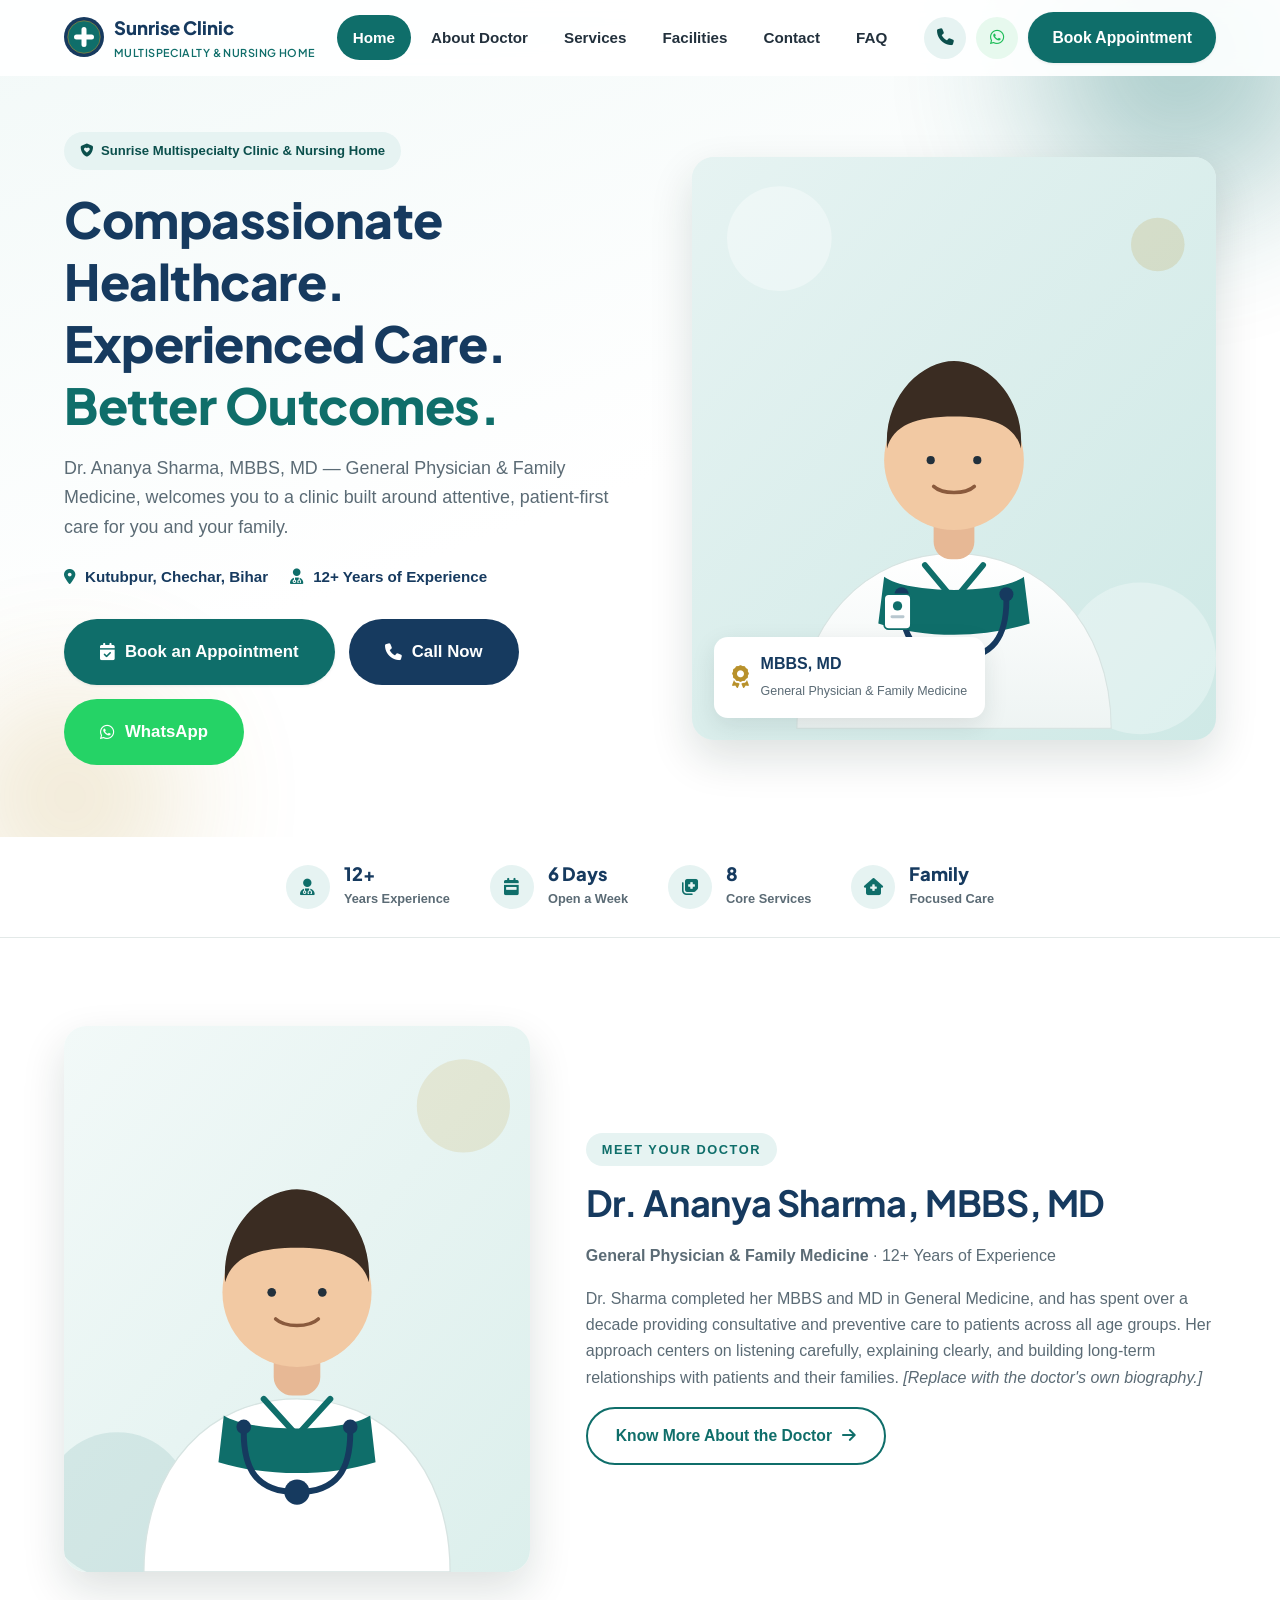
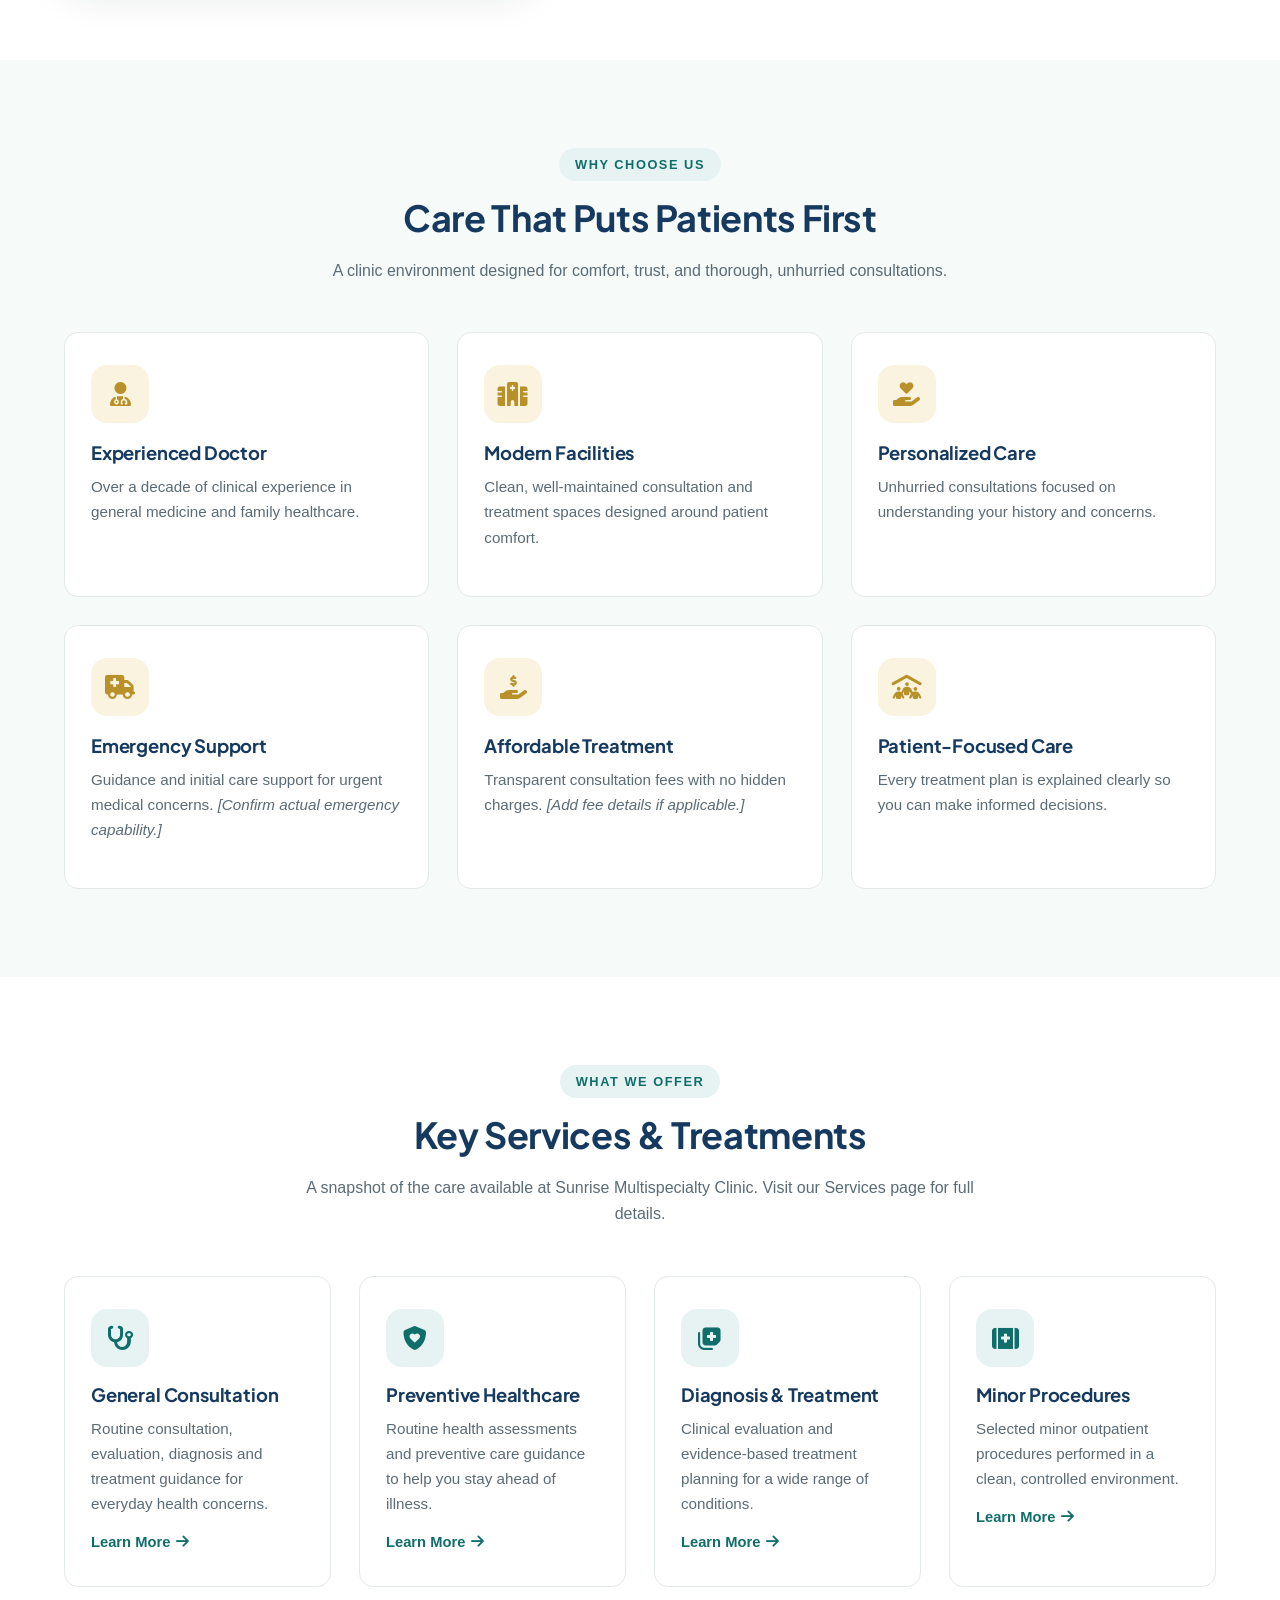
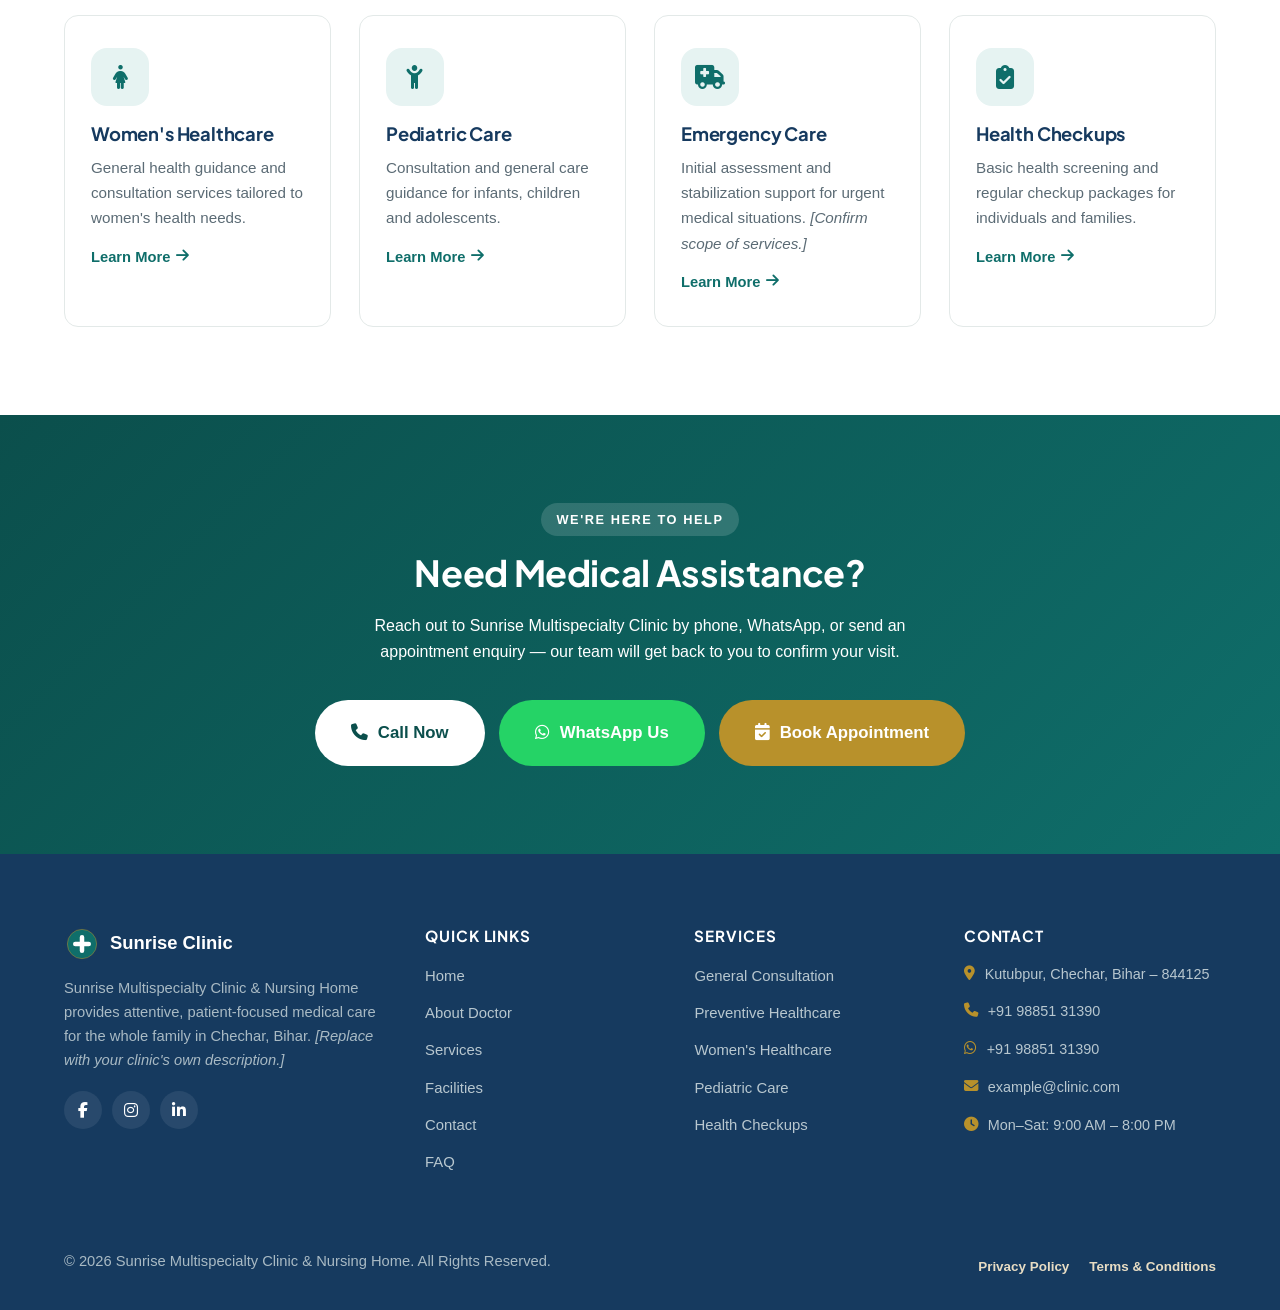
==== index.html @ 964548d4 "Add files via upload Initial commit" ====
<!DOCTYPE html>
<html lang="en">
<head>
<meta charset="UTF-8">
<meta name="viewport" content="width=device-width, initial-scale=1.0">
<title>Dr. Ananya Sharma | General Physician &amp; Family Medicine | Sunrise Multispecialty Clinic</title>
<meta name="description" content="Dr. Ananya Sharma, General Physician &amp; Family Medicine, at Sunrise Multispecialty Clinic &amp; Nursing Home — compassionate healthcare in Chechar, Bihar.">
<link rel="canonical" href="https://www.example-clinic.com/">

<!-- Open Graph -->
<meta property="og:type" content="website">
<meta property="og:title" content="Dr. Ananya Sharma | Sunrise Multispecialty Clinic &amp; Nursing Home">
<meta property="og:description" content="Compassionate healthcare, experienced care, better outcomes — General Physician &amp; Family Medicine in Chechar, Bihar.">
<meta property="og:image" content="assets/images/og-image.svg">
<meta property="og:url" content="https://www.example-clinic.com/">
<meta property="og:site_name" content="Sunrise Multispecialty Clinic &amp; Nursing Home">
<meta property="og:locale" content="en_IN">
<meta name="twitter:card" content="summary_large_image">
<meta name="twitter:title" content="Dr. Ananya Sharma | Sunrise Multispecialty Clinic &amp; Nursing Home">
<meta name="twitter:description" content="Compassionate healthcare, experienced care, better outcomes — General Physician &amp; Family Medicine in Chechar, Bihar.">
<meta name="twitter:image" content="assets/images/og-image.svg">

<link rel="icon" type="image/svg+xml" href="assets/icons/favicon.svg">
<link rel="apple-touch-icon" href="assets/icons/favicon.svg">
<link rel="preconnect" href="https://fonts.googleapis.com">
<link rel="preconnect" href="https://fonts.gstatic.com" crossorigin>
<link rel="stylesheet" href="https://fonts.googleapis.com/css2?family=Plus+Jakarta+Sans:wght@600;700;800&display=swap">
<link rel="stylesheet" href="https://cdnjs.cloudflare.com/ajax/libs/font-awesome/6.5.2/css/all.min.css" referrerpolicy="no-referrer">
<link rel="stylesheet" href="assets/css/style.css">

<script type="application/ld+json">
{
  "@context": "https://schema.org",
  "@type": "MedicalClinic",
  "name": "Sunrise Multispecialty Clinic & Nursing Home",
  "image": "https://www.example-clinic.com/assets/images/og-image.svg",
  "url": "https://www.example-clinic.com/",
  "telephone": "+91-98851-31390",
  "email": "example@clinic.com",
  "address": {
    "@type": "PostalAddress",
    "streetAddress": "Kutubpur",
    "addressLocality": "Chechar",
    "addressRegion": "Bihar",
    "postalCode": "844125",
    "addressCountry": "IN"
  },
  "openingHoursSpecification": [
    { "@type": "OpeningHoursSpecification", "dayOfWeek": ["Monday","Tuesday","Wednesday","Thursday","Friday","Saturday"], "opens": "09:00", "closes": "20:00" },
    { "@type": "OpeningHoursSpecification", "dayOfWeek": ["Sunday"], "opens": "10:00", "closes": "14:00" }
  ],
  "priceRange": "$$",
  "sameAs": [
    "https://www.facebook.com/[your-page]",
    "https://www.instagram.com/[your-page]"
  ],
  "medicalSpecialty": "General Practice",
  "physician": {
    "@type": "Physician",
    "name": "Dr. Ananya Sharma",
    "medicalSpecialty": "General Practice",
    "description": "General Physician & Family Medicine [Registration number to be added by clinic]"
  }
}
</script>
</head>
<body>
<a class="skip-link" href="#main">Skip to main content</a>

<header class="site-header" id="siteHeader">
  <div class="container header-inner">
    <a href="index.html" class="logo" aria-label="Sunrise Multispecialty Clinic — Home">
      <img src="assets/icons/logo.svg" alt="" width="40" height="40">
      <span>Sunrise Clinic<span class="logo-sub">Multispecialty &amp; Nursing Home</span></span>
    </a>
    <nav class="main-nav" id="mainNav" aria-label="Primary">
      <ul>
        <li><a href="index.html" class="nav-link" data-nav="home">Home</a></li>
        <li><a href="about.html" class="nav-link" data-nav="about">About Doctor</a></li>
        <li><a href="services.html" class="nav-link" data-nav="services">Services</a></li>
        <li><a href="facilities.html" class="nav-link" data-nav="facilities">Facilities</a></li>
        <li><a href="contact.html" class="nav-link" data-nav="contact">Contact</a></li>
        <li><a href="faq.html" class="nav-link" data-nav="faq">FAQ</a></li>
      </ul>
      <a href="contact.html#appointment-form" class="btn btn-primary btn-block mobile-book-btn">Book Appointment</a>
    </nav>
    <div class="header-actions">
      <a href="tel:+919885131390" class="icon-btn" aria-label="Call the clinic"><i class="fa-solid fa-phone"></i></a>
      <a href="https://wa.me/919885131390" class="icon-btn whatsapp" target="_blank" rel="noopener" aria-label="Chat with us on WhatsApp"><i class="fa-brands fa-whatsapp"></i></a>
      <a href="contact.html#appointment-form" class="btn btn-primary">Book Appointment</a>
      <button class="hamburger" id="hamburgerBtn" type="button" aria-label="Open menu" aria-expanded="false" aria-controls="mainNav">
        <span></span><span></span><span></span>
      </button>
    </div>
  </div>
</header>

<main id="main">

  <!-- HERO -->
  <section class="hero">
    <div class="container hero-grid">
      <div>
        <span class="hero-eyebrow"><i class="fa-solid fa-shield-heart"></i> Sunrise Multispecialty Clinic &amp; Nursing Home</span>
        <h1>Compassionate Healthcare.<br>Experienced Care. <span>Better Outcomes.</span></h1>
        <p class="hero-lead">Dr. Ananya Sharma, MBBS, MD — General Physician &amp; Family Medicine, welcomes you to a clinic built around attentive, patient-first care for you and your family.</p>
        <ul class="hero-meta">
          <li><i class="fa-solid fa-location-dot"></i> Kutubpur, Chechar, Bihar</li>
          <li><i class="fa-solid fa-user-doctor"></i> 12+ Years of Experience</li>
        </ul>
        <div class="btn-group">
          <a href="contact.html#appointment-form" class="btn btn-primary btn-lg"><i class="fa-solid fa-calendar-check"></i> Book an Appointment</a>
          <a href="tel:+919885131390" class="btn btn-call btn-lg"><i class="fa-solid fa-phone"></i> Call Now</a>
          <a href="https://wa.me/919885131390" class="btn btn-whatsapp btn-lg" target="_blank" rel="noopener"><i class="fa-brands fa-whatsapp"></i> WhatsApp</a>
        </div>
      </div>
      <div class="hero-figure">
        <img src="assets/images/doctor/doctor-hero.svg" alt="Illustration representing Dr. Ananya Sharma at Sunrise Multispecialty Clinic" width="900" height="1000">
        <div class="hero-badge">
          <i class="fa-solid fa-award"></i>
          <div><strong>MBBS, MD</strong><span>General Physician &amp; Family Medicine</span></div>
        </div>
      </div>
    </div>
  </section>

  <!-- TRUST / STATS STRIP -->
  <div class="trust-strip">
    <div class="container trust-strip-inner">
      <div class="trust-item">
        <span class="trust-icon"><i class="fa-solid fa-user-doctor"></i></span>
        <div><strong>12+</strong><span>Years Experience</span></div>
      </div>
      <div class="trust-item">
        <span class="trust-icon"><i class="fa-solid fa-calendar-week"></i></span>
        <div><strong>6 Days</strong><span>Open a Week</span></div>
      </div>
      <div class="trust-item">
        <span class="trust-icon"><i class="fa-solid fa-notes-medical"></i></span>
        <div><strong>8</strong><span>Core Services</span></div>
      </div>
      <div class="trust-item">
        <span class="trust-icon"><i class="fa-solid fa-house-medical"></i></span>
        <div><strong>Family</strong><span>Focused Care</span></div>
      </div>
    </div>
  </div>

  <!-- DOCTOR INTRODUCTION -->
  <section class="section">
    <div class="container about-grid">
      <div class="about-figure reveal">
        <img src="assets/images/doctor/doctor-profile.svg" alt="Dr. Ananya Sharma, General Physician at Sunrise Multispecialty Clinic" width="700" height="820" loading="lazy">
      </div>
      <div class="reveal">
        <span class="eyebrow">Meet Your Doctor</span>
        <h2>Dr. Ananya Sharma, MBBS, MD</h2>
        <p><strong>General Physician &amp; Family Medicine</strong> · 12+ Years of Experience</p>
        <p>Dr. Sharma completed her MBBS and MD in General Medicine, and has spent over a decade providing consultative and preventive care to patients across all age groups. Her approach centers on listening carefully, explaining clearly, and building long-term relationships with patients and their families. <em>[Replace with the doctor's own biography.]</em></p>
        <a href="about.html" class="btn btn-outline">Know More About the Doctor <i class="fa-solid fa-arrow-right"></i></a>
      </div>
    </div>
  </section>

  <!-- CLINIC HIGHLIGHTS -->
  <section class="section section--soft">
    <div class="container">
      <div class="section-header">
        <span class="eyebrow">Why Choose Us</span>
        <h2>Care That Puts Patients First</h2>
        <p>A clinic environment designed for comfort, trust, and thorough, unhurried consultations.</p>
      </div>
      <div class="grid grid-3">
        <div class="card highlight-card reveal">
          <div class="card-icon"><i class="fa-solid fa-user-doctor"></i></div>
          <h3>Experienced Doctor</h3>
          <p>Over a decade of clinical experience in general medicine and family healthcare.</p>
        </div>
        <div class="card highlight-card reveal">
          <div class="card-icon"><i class="fa-solid fa-hospital"></i></div>
          <h3>Modern Facilities</h3>
          <p>Clean, well-maintained consultation and treatment spaces designed around patient comfort.</p>
        </div>
        <div class="card highlight-card reveal">
          <div class="card-icon"><i class="fa-solid fa-hand-holding-heart"></i></div>
          <h3>Personalized Care</h3>
          <p>Unhurried consultations focused on understanding your history and concerns.</p>
        </div>
        <div class="card highlight-card reveal">
          <div class="card-icon"><i class="fa-solid fa-truck-medical"></i></div>
          <h3>Emergency Support</h3>
          <p>Guidance and initial care support for urgent medical concerns. <em>[Confirm actual emergency capability.]</em></p>
        </div>
        <div class="card highlight-card reveal">
          <div class="card-icon"><i class="fa-solid fa-hand-holding-dollar"></i></div>
          <h3>Affordable Treatment</h3>
          <p>Transparent consultation fees with no hidden charges. <em>[Add fee details if applicable.]</em></p>
        </div>
        <div class="card highlight-card reveal">
          <div class="card-icon"><i class="fa-solid fa-people-roof"></i></div>
          <h3>Patient-Focused Care</h3>
          <p>Every treatment plan is explained clearly so you can make informed decisions.</p>
        </div>
      </div>
    </div>
  </section>

  <!-- KEY SERVICES -->
  <section class="section" id="services">
    <div class="container">
      <div class="section-header">
        <span class="eyebrow">What We Offer</span>
        <h2>Key Services &amp; Treatments</h2>
        <p>A snapshot of the care available at Sunrise Multispecialty Clinic. Visit our Services page for full details.</p>
      </div>
      <div class="grid grid-4">
        <div class="card service-card reveal">
          <div class="card-icon"><i class="fa-solid fa-stethoscope"></i></div>
          <h3>General Consultation</h3>
          <p>Routine consultation, evaluation, diagnosis and treatment guidance for everyday health concerns.</p>
          <a href="services.html#general-consultation" class="card-link">Learn More <i class="fa-solid fa-arrow-right"></i></a>
        </div>
        <div class="card service-card reveal">
          <div class="card-icon"><i class="fa-solid fa-shield-heart"></i></div>
          <h3>Preventive Healthcare</h3>
          <p>Routine health assessments and preventive care guidance to help you stay ahead of illness.</p>
          <a href="services.html#preventive-healthcare" class="card-link">Learn More <i class="fa-solid fa-arrow-right"></i></a>
        </div>
        <div class="card service-card reveal">
          <div class="card-icon"><i class="fa-solid fa-notes-medical"></i></div>
          <h3>Diagnosis &amp; Treatment</h3>
          <p>Clinical evaluation and evidence-based treatment planning for a wide range of conditions.</p>
          <a href="services.html#diagnosis-treatment" class="card-link">Learn More <i class="fa-solid fa-arrow-right"></i></a>
        </div>
        <div class="card service-card reveal">
          <div class="card-icon"><i class="fa-solid fa-kit-medical"></i></div>
          <h3>Minor Procedures</h3>
          <p>Selected minor outpatient procedures performed in a clean, controlled environment.</p>
          <a href="services.html#minor-procedures" class="card-link">Learn More <i class="fa-solid fa-arrow-right"></i></a>
        </div>
        <div class="card service-card reveal">
          <div class="card-icon"><i class="fa-solid fa-person-dress"></i></div>
          <h3>Women's Healthcare</h3>
          <p>General health guidance and consultation services tailored to women's health needs.</p>
          <a href="services.html#womens-healthcare" class="card-link">Learn More <i class="fa-solid fa-arrow-right"></i></a>
        </div>
        <div class="card service-card reveal">
          <div class="card-icon"><i class="fa-solid fa-child-reaching"></i></div>
          <h3>Pediatric Care</h3>
          <p>Consultation and general care guidance for infants, children and adolescents.</p>
          <a href="services.html#pediatric-care" class="card-link">Learn More <i class="fa-solid fa-arrow-right"></i></a>
        </div>
        <div class="card service-card reveal">
          <div class="card-icon"><i class="fa-solid fa-truck-medical"></i></div>
          <h3>Emergency Care</h3>
          <p>Initial assessment and stabilization support for urgent medical situations. <em>[Confirm scope of services.]</em></p>
          <a href="services.html#emergency-care" class="card-link">Learn More <i class="fa-solid fa-arrow-right"></i></a>
        </div>
        <div class="card service-card reveal">
          <div class="card-icon"><i class="fa-solid fa-clipboard-check"></i></div>
          <h3>Health Checkups</h3>
          <p>Basic health screening and regular checkup packages for individuals and families.</p>
          <a href="services.html#health-checkups" class="card-link">Learn More <i class="fa-solid fa-arrow-right"></i></a>
        </div>
      </div>
    </div>
  </section>

  <!-- APPOINTMENT CTA -->
  <section class="section section--primary">
    <div class="container text-center">
      <span class="eyebrow">We're Here to Help</span>
      <h2>Need Medical Assistance?</h2>
      <p style="max-width:620px;margin:0 auto 34px;">Reach out to Sunrise Multispecialty Clinic by phone, WhatsApp, or send an appointment enquiry — our team will get back to you to confirm your visit.</p>
      <div class="btn-group" style="justify-content:center;">
        <a href="tel:+919885131390" class="btn btn-light btn-lg"><i class="fa-solid fa-phone"></i> Call Now</a>
        <a href="https://wa.me/919885131390" class="btn btn-whatsapp btn-lg" target="_blank" rel="noopener"><i class="fa-brands fa-whatsapp"></i> WhatsApp Us</a>
        <a href="contact.html#appointment-form" class="btn btn-accent btn-lg"><i class="fa-solid fa-calendar-check"></i> Book Appointment</a>
      </div>
    </div>
  </section>

</main>

<footer class="site-footer">
  <div class="container footer-top">
    <div class="footer-grid">
      <div>
        <div class="footer-logo"><img src="assets/icons/logo.svg" alt="" width="36" height="36"> Sunrise Clinic</div>
        <p>Sunrise Multispecialty Clinic &amp; Nursing Home provides attentive, patient-focused medical care for the whole family in Chechar, Bihar. <em>[Replace with your clinic's own description.]</em></p>
        <div class="footer-social">
          <a href="#" aria-label="Facebook"><i class="fa-brands fa-facebook-f"></i></a>
          <a href="#" aria-label="Instagram"><i class="fa-brands fa-instagram"></i></a>
          <a href="#" aria-label="LinkedIn"><i class="fa-brands fa-linkedin-in"></i></a>
        </div>
      </div>
      <div>
        <h4>Quick Links</h4>
        <ul class="footer-links">
          <li><a href="index.html">Home</a></li>
          <li><a href="about.html">About Doctor</a></li>
          <li><a href="services.html">Services</a></li>
          <li><a href="facilities.html">Facilities</a></li>
          <li><a href="contact.html">Contact</a></li>
          <li><a href="faq.html">FAQ</a></li>
        </ul>
      </div>
      <div>
        <h4>Services</h4>
        <ul class="footer-links">
          <li><a href="services.html#general-consultation">General Consultation</a></li>
          <li><a href="services.html#preventive-healthcare">Preventive Healthcare</a></li>
          <li><a href="services.html#womens-healthcare">Women's Healthcare</a></li>
          <li><a href="services.html#pediatric-care">Pediatric Care</a></li>
          <li><a href="services.html#health-checkups">Health Checkups</a></li>
        </ul>
      </div>
      <div>
        <h4>Contact</h4>
        <ul class="footer-contact">
          <li><i class="fa-solid fa-location-dot"></i><span>Kutubpur, Chechar, Bihar – 844125</span></li>
          <li><i class="fa-solid fa-phone"></i><span>+91 98851 31390</span></li>
          <li><i class="fa-brands fa-whatsapp"></i><span>+91 98851 31390</span></li>
          <li><i class="fa-solid fa-envelope"></i><span>example@clinic.com</span></li>
          <li><i class="fa-solid fa-clock"></i><span>Mon–Sat: 9:00 AM – 8:00 PM</span></li>
        </ul>
      </div>
    </div>
  </div>
  <div class="container footer-bottom">
    <p>&copy; <span id="currentYear">2026</span> Sunrise Multispecialty Clinic &amp; Nursing Home. All Rights Reserved.</p>
    <div class="footer-bottom-links">
      <a href="privacy.html">Privacy Policy</a>
      <a href="terms.html">Terms &amp; Conditions</a>
    </div>
  </div>
</footer>

<button class="back-to-top" id="backToTop" type="button" aria-label="Back to top"><i class="fa-solid fa-arrow-up"></i></button>

<nav class="mobile-contact-bar" aria-label="Quick contact">
  <ul>
    <li><a class="bar-call" href="tel:+919885131390"><i class="fa-solid fa-phone"></i>Call</a></li>
    <li><a class="bar-whatsapp" href="https://wa.me/919885131390" target="_blank" rel="noopener"><i class="fa-brands fa-whatsapp"></i>WhatsApp</a></li>
    <li><a class="bar-appointment" href="contact.html#appointment-form"><i class="fa-solid fa-calendar-check"></i>Appointment</a></li>
  </ul>
</nav>

<script src="assets/js/main.js"></script>
</body>
</html>
---- assets/css/style.css ----
/*
  Sunrise Multispecialty Clinic — Design System
  ------------------------------------------------
  Sections:
  1. Design Tokens (colors, spacing, type)
  2. Reset & Base
  3. Layout Helpers
  4. Buttons
  5. Header / Navigation
  6. Mobile Sticky Contact Bar
  7. Hero
  8. Cards (highlights, services, facilities)
  9. Sections (about, philosophy, timeline)
  10. Gallery & Lightbox
  11. Forms
  12. FAQ Accordion
  13. Footer
  14. Back to top
  15. Utilities & Animations
  16. Responsive
*/

/* ============ 1. DESIGN TOKENS ============ */
:root{
  --color-primary: #0f6e6a;
  --color-primary-dark: #0b4f4c;
  --color-primary-darker: #083836;
  --color-primary-light: #e6f3f2;
  --color-primary-soft: #f2f9f8;
  --color-accent: #b8912b;
  --color-accent-light: #faf3e0;
  --color-navy: #163a5f;

  --color-text: #22303c;
  --color-text-muted: #5b6b75;
  --color-text-faint: #8a97a0;
  --color-bg: #ffffff;
  --color-bg-soft: #f6faf9;
  --color-bg-alt: #f0f5f6;
  --color-border: #e3e9e8;
  --color-success: #2e7d32;
  --color-success-bg: #eaf6ec;
  --color-danger: #c0392b;
  --color-danger-bg: #fdecea;

  --font-base: -apple-system, BlinkMacSystemFont, "Segoe UI", Roboto, "Helvetica Neue", Arial, sans-serif;
  --font-heading: "Plus Jakarta Sans", -apple-system, BlinkMacSystemFont, "Segoe UI", Roboto, "Helvetica Neue", Arial, sans-serif;

  --radius-sm: 8px;
  --radius-md: 14px;
  --radius-lg: 22px;
  --radius-pill: 999px;

  --shadow-sm: 0 1px 3px rgba(15, 40, 38, 0.08);
  --shadow-md: 0 8px 24px rgba(15, 40, 38, 0.10);
  --shadow-lg: 0 18px 44px rgba(15, 40, 38, 0.14);

  --container-width: 1200px;
  --header-height: 76px;
  --transition: 0.25s ease;
}

/* ============ 2. RESET & BASE ============ */
*, *::before, *::after{ box-sizing: border-box; }
html{ scroll-behavior: smooth; scroll-padding-top: calc(var(--header-height) + 12px); }
body{
  margin: 0;
  font-family: var(--font-base);
  color: var(--color-text);
  background: var(--color-bg);
  line-height: 1.65;
  -webkit-font-smoothing: antialiased;
  overflow-x: hidden;
}
img{ max-width: 100%; height: auto; display: block; }
a{ color: inherit; text-decoration: none; }
ul{ list-style: none; margin: 0; padding: 0; }
h1,h2,h3,h4,h5,h6{
  margin: 0 0 .5em;
  color: var(--color-navy);
  font-family: var(--font-heading);
  font-weight: 700;
  line-height: 1.25;
  letter-spacing: -0.01em;
}
h1{ font-size: clamp(2rem, 4.5vw, 3.1rem); font-weight: 800; }
h2{ font-size: clamp(1.5rem, 3vw, 2.25rem); }
h3{ font-size: 1.3rem; }
p{ margin: 0 0 1em; color: var(--color-text-muted); }
button{ font-family: inherit; cursor: pointer; }
input, select, textarea{ font-family: inherit; font-size: 1rem; }

:focus-visible{
  outline: 3px solid var(--color-accent);
  outline-offset: 2px;
  border-radius: 4px;
}

.skip-link{
  position: absolute;
  left: -999px;
  top: 0;
  background: var(--color-primary-dark);
  color: #fff;
  padding: 12px 18px;
  z-index: 2000;
  border-radius: 0 0 8px 0;
}
.skip-link:focus{ left: 0; }

/* ============ 3. LAYOUT HELPERS ============ */
.container{
  width: 100%;
  max-width: var(--container-width);
  margin: 0 auto;
  padding: 0 24px;
}
.section{ padding: 88px 0; }
.section--soft{ background: var(--color-bg-soft); }
.section--alt{ background: var(--color-bg-alt); }
.section--primary{ background: linear-gradient(135deg, var(--color-primary-dark), var(--color-primary)); color: #fff; }
.section--primary h2, .section--primary p{ color: #fff; }

.section-header{
  max-width: 680px;
  margin: 0 auto 48px;
  text-align: center;
}
.eyebrow{
  display: inline-block;
  font-size: .8rem;
  font-weight: 700;
  letter-spacing: .12em;
  text-transform: uppercase;
  color: var(--color-primary);
  background: var(--color-primary-light);
  padding: 6px 16px;
  border-radius: var(--radius-pill);
  margin-bottom: 14px;
}
.section--primary .eyebrow{ background: rgba(255,255,255,.15); color: #fff; }

.grid{ display: grid; gap: 28px; }
.grid-2{ grid-template-columns: repeat(2, 1fr); }
.grid-3{ grid-template-columns: repeat(3, 1fr); }
.grid-4{ grid-template-columns: repeat(4, 1fr); }

.text-center{ text-align: center; }
.mt-0{ margin-top: 0; }
.muted{ color: var(--color-text-muted); }

.page-hero{
  position: relative;
  padding: 160px 0 72px;
  background: linear-gradient(180deg, var(--color-primary-light) 0%, var(--color-bg) 100%);
  text-align: center;
  overflow: hidden;
}
.page-hero::before{
  content: "";
  position: absolute;
  width: 380px; height: 380px;
  border-radius: 50%;
  background: radial-gradient(circle, var(--color-primary) 0%, transparent 70%);
  top: -180px; right: -110px;
  filter: blur(60px);
  opacity: .30;
  z-index: 0;
  pointer-events: none;
}
.page-hero .container{ position: relative; z-index: 1; }

/* Trust / stats strip */
.trust-strip{
  background: #fff;
  border-bottom: 1px solid var(--color-border);
}
.trust-strip-inner{
  display: flex;
  flex-wrap: wrap;
  align-items: center;
  justify-content: center;
  gap: 40px;
  padding-top: 26px;
  padding-bottom: 26px;
}
.trust-item{
  display: flex;
  align-items: center;
  gap: 14px;
}
.trust-item .trust-icon{
  width: 44px; height: 44px;
  border-radius: 50%;
  background: var(--color-primary-light);
  color: var(--color-primary);
  display: flex; align-items: center; justify-content: center;
  font-size: 1.05rem;
  flex-shrink: 0;
}
.trust-item strong{
  display: block;
  font-family: var(--font-heading);
  font-weight: 800;
  font-size: 1.15rem;
  color: var(--color-navy);
  line-height: 1.2;
}
.trust-item span{
  font-size: .8rem;
  color: var(--color-text-muted);
  font-weight: 600;
}
.page-hero .eyebrow{ margin-bottom: 16px; }
.breadcrumb{
  font-size: .9rem;
  color: var(--color-text-muted);
  margin-bottom: 18px;
}
.breadcrumb a{ color: var(--color-primary); font-weight: 600; }

/* ============ 4. BUTTONS ============ */
.btn{
  display: inline-flex;
  align-items: center;
  justify-content: center;
  gap: 10px;
  padding: 14px 28px;
  border-radius: var(--radius-pill);
  font-weight: 600;
  font-size: .98rem;
  border: 2px solid transparent;
  transition: transform var(--transition), box-shadow var(--transition), background var(--transition), color var(--transition), border-color var(--transition);
  white-space: nowrap;
}
.btn:hover{ transform: translateY(-2px); }
.btn:active{ transform: translateY(0); }

.btn-primary{ background: var(--color-primary); color: #fff; box-shadow: var(--shadow-sm); }
.btn-primary:hover{ background: var(--color-primary-dark); box-shadow: var(--shadow-md); color: #fff; }

.btn-accent{ background: var(--color-accent); color: #fff; }
.btn-accent:hover{ background: #9c7c22; color: #fff; }

.btn-outline{ background: transparent; color: var(--color-primary); border-color: var(--color-primary); }
.btn-outline:hover{ background: var(--color-primary); color: #fff; }

.btn-light{ background: #fff; color: var(--color-primary-dark); }
.btn-light:hover{ background: var(--color-primary-light); color: var(--color-primary-dark); }

.btn-whatsapp{ background: #25d366; color: #fff; }
.btn-whatsapp:hover{ background: #1ebd58; color: #fff; }

.btn-call{ background: var(--color-navy); color: #fff; }
.btn-call:hover{ background: #0f2740; color: #fff; }

.btn-block{ width: 100%; }
.btn-sm{ padding: 10px 20px; font-size: .88rem; }
.btn-lg{ padding: 17px 34px; font-size: 1.05rem; }

.btn-group{ display: flex; flex-wrap: wrap; gap: 14px; }

.icon-btn{
  display: inline-flex;
  align-items: center;
  justify-content: center;
  width: 42px;
  height: 42px;
  border-radius: 50%;
  background: var(--color-primary-light);
  color: var(--color-primary-dark);
  font-size: 1.05rem;
  transition: background var(--transition), color var(--transition), transform var(--transition);
}
.icon-btn:hover{ transform: translateY(-2px); background: var(--color-primary); color: #fff; }
.icon-btn.whatsapp{ background: #e7f9ee; color: #1ebd58; }
.icon-btn.whatsapp:hover{ background: #25d366; color: #fff; }

/* ============ 5. HEADER / NAV ============ */
.site-header{
  position: fixed;
  top: 0; left: 0; right: 0;
  height: var(--header-height);
  background: rgba(255,255,255,.92);
  backdrop-filter: saturate(180%) blur(10px);
  border-bottom: 1px solid transparent;
  z-index: 1000;
  transition: box-shadow var(--transition), border-color var(--transition), background var(--transition);
}
.site-header.is-scrolled{
  box-shadow: var(--shadow-sm);
  border-bottom-color: var(--color-border);
}
.header-inner{
  height: 100%;
  display: flex;
  align-items: center;
  justify-content: space-between;
  gap: 20px;
}
.logo{
  display: flex;
  align-items: center;
  gap: 10px;
  font-family: var(--font-heading);
  font-weight: 800;
  font-size: 1.15rem;
  color: var(--color-navy);
  flex-shrink: 0;
}
.logo img{ width: 40px; height: 40px; }
.logo .logo-sub{
  display: block;
  font-size: .68rem;
  font-weight: 600;
  color: var(--color-primary);
  letter-spacing: .04em;
  text-transform: uppercase;
}

.main-nav ul{ display: flex; align-items: center; gap: 4px; }
.mobile-book-btn{ display: none; }
.nav-link{
  display: inline-block;
  padding: 10px 16px;
  font-weight: 600;
  font-size: .95rem;
  color: var(--color-text);
  border-radius: var(--radius-pill);
  transition: background var(--transition), color var(--transition);
  position: relative;
}
.nav-link:hover{ background: var(--color-primary-light); color: var(--color-primary-dark); }
.nav-link.is-active{ background: var(--color-primary); color: #fff; }

.header-actions{ display: flex; align-items: center; gap: 10px; flex-shrink: 0; }
.header-actions .btn{ padding: 11px 22px; }

.hamburger{
  display: none;
  flex-direction: column;
  justify-content: center;
  gap: 5px;
  width: 44px;
  height: 44px;
  background: var(--color-primary-light);
  border: none;
  border-radius: 10px;
}
.hamburger span{
  display: block;
  width: 20px;
  height: 2px;
  background: var(--color-primary-dark);
  margin: 0 auto;
  transition: transform var(--transition), opacity var(--transition);
}
.hamburger.is-open span:nth-child(1){ transform: translateY(7px) rotate(45deg); }
.hamburger.is-open span:nth-child(2){ opacity: 0; }
.hamburger.is-open span:nth-child(3){ transform: translateY(-7px) rotate(-45deg); }

/* ============ 6. MOBILE STICKY CONTACT BAR ============ */
.mobile-contact-bar{
  display: none;
  position: fixed;
  left: 0; right: 0; bottom: 0;
  z-index: 999;
  background: #fff;
  border-top: 1px solid var(--color-border);
  box-shadow: 0 -6px 20px rgba(15,40,38,.10);
}
.mobile-contact-bar ul{
  display: grid;
  grid-template-columns: repeat(3, 1fr);
}
.mobile-contact-bar a{
  display: flex;
  flex-direction: column;
  align-items: center;
  gap: 4px;
  padding: 10px 4px 12px;
  font-size: .72rem;
  font-weight: 700;
  color: var(--color-text);
}
.mobile-contact-bar a i{ font-size: 1.15rem; }
.mobile-contact-bar a.bar-call i{ color: var(--color-navy); }
.mobile-contact-bar a.bar-whatsapp i{ color: #25d366; }
.mobile-contact-bar a.bar-appointment{ background: var(--color-primary); color: #fff; }
.mobile-contact-bar a.bar-appointment i{ color: #fff; }

/* ============ 7. HERO ============ */
.hero{
  position: relative;
  padding: calc(var(--header-height) + 56px) 0 72px;
  background: linear-gradient(160deg, var(--color-primary-soft) 0%, #ffffff 55%);
  overflow: hidden;
}
.hero::before, .hero::after{
  content: "";
  position: absolute;
  border-radius: 50%;
  filter: blur(60px);
  z-index: 0;
  pointer-events: none;
}
.hero::before{
  width: 440px; height: 440px;
  background: radial-gradient(circle, var(--color-primary) 0%, transparent 70%);
  top: -160px; right: -120px;
  opacity: .45;
  animation: blobFloat 16s ease-in-out infinite;
}
.hero::after{
  width: 320px; height: 320px;
  background: radial-gradient(circle, var(--color-accent) 0%, transparent 70%);
  bottom: -120px; left: -90px;
  opacity: .30;
  animation: blobFloat 20s ease-in-out infinite reverse;
}
@keyframes blobFloat{
  0%, 100%{ transform: translate(0, 0) scale(1); }
  50%{ transform: translate(-22px, 26px) scale(1.08); }
}
.hero .container{ position: relative; z-index: 1; }
.hero-grid{
  display: grid;
  grid-template-columns: 1.05fr .95fr;
  gap: 48px;
  align-items: center;
}
.hero-eyebrow{
  display: inline-flex;
  align-items: center;
  gap: 8px;
  background: var(--color-primary-light);
  color: var(--color-primary-dark);
  font-weight: 700;
  font-size: .82rem;
  padding: 8px 16px;
  border-radius: var(--radius-pill);
  margin-bottom: 18px;
}
.hero h1{ margin-bottom: 18px; }
.hero h1 span{ color: var(--color-primary); }
.hero-lead{ font-size: 1.12rem; margin-bottom: 10px; }
.hero-meta{
  display: flex;
  flex-wrap: wrap;
  gap: 22px;
  margin: 22px 0 30px;
}
.hero-meta li{
  display: flex;
  align-items: center;
  gap: 10px;
  font-weight: 600;
  color: var(--color-navy);
  font-size: .95rem;
}
.hero-meta i{ color: var(--color-primary); }
.hero-figure{
  position: relative;
  border-radius: var(--radius-lg);
  overflow: hidden;
  box-shadow: var(--shadow-lg);
  background: var(--color-primary-light);
}
.hero-figure img{ width: 100%; height: 100%; object-fit: cover; }
.hero-badge{
  position: absolute;
  left: 22px;
  bottom: 22px;
  background: #fff;
  border-radius: var(--radius-md);
  padding: 14px 18px;
  box-shadow: var(--shadow-md);
  display: flex;
  align-items: center;
  gap: 12px;
}
.hero-badge i{ font-size: 1.4rem; color: var(--color-accent); }
.hero-badge strong{ display: block; font-size: 1rem; color: var(--color-navy); }
.hero-badge span{ font-size: .78rem; color: var(--color-text-muted); }

/* ============ 8. CARDS ============ */
.card{
  background: #fff;
  border: 1px solid var(--color-border);
  border-radius: var(--radius-md);
  padding: 32px 26px;
  transition: transform var(--transition), box-shadow var(--transition), border-color var(--transition);
}
.card:hover{ transform: translateY(-6px); box-shadow: var(--shadow-md); border-color: transparent; }
.card-icon{
  width: 58px;
  height: 58px;
  border-radius: 16px;
  background: var(--color-primary-light);
  color: var(--color-primary);
  display: flex;
  align-items: center;
  justify-content: center;
  font-size: 1.5rem;
  margin-bottom: 18px;
}
.card h3{ margin-bottom: 10px; font-size: 1.15rem; }
.card p{ margin-bottom: 14px; font-size: .95rem; }
.card-link{ font-weight: 700; color: var(--color-primary); font-size: .92rem; display: inline-flex; align-items: center; gap: 6px; }
.card-link i{ transition: transform var(--transition); }
.card-link:hover i{ transform: translateX(4px); }

.highlight-card{ text-align: left; }
.highlight-card .card-icon{ background: var(--color-accent-light); color: var(--color-accent); }

.service-card{ display: flex; flex-direction: column; height: 100%; }
.service-card .card-icon{ margin-bottom: 16px; }

.facility-card{ text-align: left; }
.facility-tag{
  display: inline-block;
  font-size: .7rem;
  font-weight: 700;
  letter-spacing: .04em;
  text-transform: uppercase;
  padding: 4px 10px;
  border-radius: var(--radius-pill);
  margin-bottom: 12px;
}
.facility-tag.available{ background: var(--color-success-bg); color: var(--color-success); }
.facility-tag.placeholder{ background: var(--color-accent-light); color: var(--color-accent); }

.stat-card{
  text-align: center;
  background: #fff;
  border-radius: var(--radius-md);
  padding: 30px 20px;
  box-shadow: var(--shadow-sm);
}
.stat-card .stat-num{
  font-size: 2.4rem;
  font-weight: 800;
  color: var(--color-primary);
  display: block;
  margin-bottom: 6px;
}
.stat-card span{ font-size: .88rem; color: var(--color-text-muted); font-weight: 600; }

/* ============ 9. SECTIONS: about / philosophy / timeline ============ */
.about-grid{
  display: grid;
  grid-template-columns: .85fr 1.15fr;
  gap: 56px;
  align-items: center;
}
.about-figure{
  border-radius: var(--radius-lg);
  overflow: hidden;
  box-shadow: var(--shadow-lg);
}
.doctor-meta-list{ margin: 22px 0; }
.doctor-meta-list li{
  display: flex;
  gap: 12px;
  padding: 10px 0;
  border-bottom: 1px dashed var(--color-border);
  font-size: .95rem;
}
.doctor-meta-list li strong{ min-width: 170px; color: var(--color-navy); }

.timeline{ position: relative; padding-left: 34px; }
.timeline::before{
  content: "";
  position: absolute;
  left: 9px; top: 6px; bottom: 6px;
  width: 2px;
  background: var(--color-border);
}
.timeline-item{ position: relative; padding-bottom: 34px; }
.timeline-item:last-child{ padding-bottom: 0; }
.timeline-item::before{
  content: "";
  position: absolute;
  left: -34px; top: 4px;
  width: 20px; height: 20px;
  border-radius: 50%;
  background: var(--color-primary-light);
  border: 3px solid var(--color-primary);
}
.timeline-item h4{ margin: 0 0 4px; color: var(--color-navy); font-size: 1.05rem; }
.timeline-item .timeline-year{ font-size: .78rem; font-weight: 700; color: var(--color-primary); text-transform: uppercase; letter-spacing: .04em; }
.timeline-item p{ margin: 6px 0 0; font-size: .92rem; }

.philosophy-list li{
  display: flex;
  gap: 16px;
  padding: 18px 0;
  border-bottom: 1px solid var(--color-border);
}
.philosophy-list li:last-child{ border-bottom: none; }
.philosophy-list i{
  flex-shrink: 0;
  width: 46px; height: 46px;
  border-radius: 50%;
  background: var(--color-primary-light);
  color: var(--color-primary);
  display: flex; align-items: center; justify-content: center;
}
.philosophy-list h4{ margin: 0 0 4px; font-size: 1.02rem; }
.philosophy-list p{ margin: 0; font-size: .92rem; }

.disclaimer-box{
  background: var(--color-accent-light);
  border: 1px solid #ecd9a8;
  border-radius: var(--radius-md);
  padding: 20px 24px;
  font-size: .9rem;
  color: #6b551a;
  display: flex;
  gap: 14px;
  align-items: flex-start;
}
.disclaimer-box i{ font-size: 1.2rem; margin-top: 2px; }
.disclaimer-box strong{ color: #5a4515; }

.placeholder-note{
  font-size: .82rem;
  color: var(--color-accent);
  font-weight: 600;
  background: var(--color-accent-light);
  display: inline-block;
  padding: 3px 10px;
  border-radius: var(--radius-pill);
  margin-bottom: 10px;
}

/* ============ 10. GALLERY & LIGHTBOX ============ */
.gallery-grid{
  display: grid;
  grid-template-columns: repeat(3, 1fr);
  gap: 20px;
}
.gallery-item{
  position: relative;
  border-radius: var(--radius-md);
  overflow: hidden;
  cursor: zoom-in;
  aspect-ratio: 4 / 3;
  background: var(--color-bg-alt);
  border: none;
  padding: 0;
  display: block;
  width: 100%;
}
.gallery-item img{
  width: 100%; height: 100%; object-fit: cover;
  transition: transform .4s ease;
}
.gallery-item:hover img{ transform: scale(1.06); }
.gallery-item .gallery-caption{
  position: absolute; left: 0; right: 0; bottom: 0;
  padding: 14px 16px 10px;
  background: linear-gradient(0deg, rgba(8,30,28,.75), transparent);
  color: #fff;
  font-size: .85rem;
  font-weight: 600;
  text-align: left;
  opacity: 0;
  transform: translateY(6px);
  transition: opacity var(--transition), transform var(--transition);
}
.gallery-item:hover .gallery-caption, .gallery-item:focus-visible .gallery-caption{ opacity: 1; transform: translateY(0); }

.lightbox{
  position: fixed; inset: 0;
  background: rgba(8, 20, 20, .92);
  display: flex; align-items: center; justify-content: center;
  z-index: 2000;
  padding: 24px;
  opacity: 0;
  visibility: hidden;
  transition: opacity var(--transition);
}
.lightbox.is-open{ opacity: 1; visibility: visible; }
.lightbox img{
  max-width: min(900px, 92vw);
  max-height: 82vh;
  border-radius: var(--radius-md);
  box-shadow: var(--shadow-lg);
}
.lightbox-caption{ color: #fff; text-align: center; margin-top: 14px; font-size: .95rem; }
.lightbox-close, .lightbox-prev, .lightbox-next{
  position: absolute;
  background: rgba(255,255,255,.12);
  color: #fff;
  border: none;
  width: 46px; height: 46px;
  border-radius: 50%;
  display: flex; align-items: center; justify-content: center;
  font-size: 1.1rem;
  transition: background var(--transition);
}
.lightbox-close:hover, .lightbox-prev:hover, .lightbox-next:hover{ background: rgba(255,255,255,.28); }
.lightbox-close{ top: 24px; right: 24px; }
.lightbox-prev{ left: 24px; top: 50%; transform: translateY(-50%); }
.lightbox-next{ right: 24px; top: 50%; transform: translateY(-50%); }

/* ============ 11. FORMS ============ */
.form-card{
  background: #fff;
  border: 1px solid var(--color-border);
  border-radius: var(--radius-lg);
  padding: 40px;
  box-shadow: var(--shadow-sm);
}
.form-row{ display: grid; grid-template-columns: 1fr 1fr; gap: 20px; }
.form-group{ margin-bottom: 20px; }
.form-group label{
  display: block;
  font-weight: 700;
  font-size: .88rem;
  color: var(--color-navy);
  margin-bottom: 7px;
}
.form-group .required{ color: var(--color-danger); }
.form-control{
  width: 100%;
  padding: 13px 16px;
  border: 1.5px solid var(--color-border);
  border-radius: var(--radius-sm);
  background: var(--color-bg-soft);
  color: var(--color-text);
  transition: border-color var(--transition), background var(--transition);
}
.form-control:focus{ border-color: var(--color-primary); background: #fff; outline: none; }
.form-control.is-invalid{ border-color: var(--color-danger); background: var(--color-danger-bg); }
textarea.form-control{ resize: vertical; min-height: 120px; }
.error-msg{
  color: var(--color-danger);
  font-size: .8rem;
  margin-top: 6px;
  display: none;
  font-weight: 600;
}
.form-group.has-error .error-msg{ display: block; }
.form-note{
  background: var(--color-primary-light);
  border-radius: var(--radius-sm);
  padding: 14px 18px;
  font-size: .86rem;
  color: var(--color-primary-dark);
  margin-bottom: 24px;
  display: flex;
  gap: 10px;
}
.form-success{
  display: none;
  text-align: center;
  padding: 46px 20px;
}
.form-success.is-visible{ display: block; }
.form-success i{ font-size: 3rem; color: var(--color-success); margin-bottom: 16px; }
.form-success h3{ margin-bottom: 8px; }
.form-success-actions{ display: flex; justify-content: center; gap: 14px; margin-top: 24px; flex-wrap: wrap; }
#appointmentForm.is-hidden{ display: none; }
.form-submit-error{
  display: none;
  align-items: flex-start;
  gap: 10px;
  background: var(--color-danger-bg);
  color: var(--color-danger);
  border-radius: var(--radius-sm);
  padding: 14px 18px;
  font-size: .86rem;
  font-weight: 600;
  margin-bottom: 20px;
}
.form-submit-error.is-visible{ display: flex; }
#appointmentForm button[type="submit"][disabled]{ opacity: .7; cursor: not-allowed; }

/* ============ 12. FAQ ACCORDION ============ */
.accordion{ max-width: 820px; margin: 0 auto; }
.accordion-item{
  border: 1px solid var(--color-border);
  border-radius: var(--radius-md);
  margin-bottom: 14px;
  overflow: hidden;
  background: #fff;
}
.accordion-trigger{
  width: 100%;
  display: flex;
  align-items: center;
  justify-content: space-between;
  gap: 16px;
  padding: 20px 24px;
  background: transparent;
  border: none;
  text-align: left;
  font-weight: 700;
  font-size: 1.02rem;
  color: var(--color-navy);
}
.accordion-trigger:hover{ background: var(--color-bg-soft); }
.accordion-trigger .accordion-icon{
  flex-shrink: 0;
  width: 32px; height: 32px;
  border-radius: 50%;
  background: var(--color-primary-light);
  color: var(--color-primary);
  display: flex; align-items: center; justify-content: center;
  transition: transform var(--transition), background var(--transition), color var(--transition);
}
.accordion-trigger[aria-expanded="true"] .accordion-icon{
  transform: rotate(45deg);
  background: var(--color-primary);
  color: #fff;
}
.accordion-panel{
  max-height: 0;
  overflow: hidden;
  transition: max-height .3s ease;
}
.accordion-panel-inner{ padding: 0 24px 22px; font-size: .95rem; color: var(--color-text-muted); }

/* ============ 13. FOOTER ============ */
.site-footer{ background: var(--color-navy); color: #cdd9e0; }
.footer-top{ padding-top: 72px; padding-bottom: 40px; }
.footer-grid{
  display: grid;
  grid-template-columns: 1.4fr 1fr 1fr 1.1fr;
  gap: 40px;
}
.footer-logo{ display: flex; align-items: center; gap: 10px; color: #fff; font-weight: 800; font-size: 1.15rem; margin-bottom: 14px; }
.footer-logo img{ width: 36px; height: 36px; }
.site-footer p{ color: #a9bac4; font-size: .92rem; }
.site-footer h4{ color: #fff; font-size: .95rem; text-transform: uppercase; letter-spacing: .06em; margin-bottom: 18px; }
.footer-links li{ margin-bottom: 11px; }
.footer-links a{ color: #b8c7cf; font-size: .93rem; transition: color var(--transition); }
.footer-links a:hover{ color: #fff; }
.footer-contact li{ display: flex; gap: 10px; margin-bottom: 14px; font-size: .9rem; color: #b8c7cf; }
.footer-contact i{ color: var(--color-accent); margin-top: 3px; }
.footer-social{ display: flex; gap: 10px; margin-top: 18px; }
.footer-social a{
  width: 38px; height: 38px;
  border-radius: 50%;
  background: rgba(255,255,255,.08);
  display: flex; align-items: center; justify-content: center;
  color: #fff;
  transition: background var(--transition);
}
.footer-social a:hover{ background: var(--color-primary); }
.footer-bottom{
  position: relative;
  padding-top: 22px;
  padding-bottom: 22px;
  display: flex;
  justify-content: space-between;
  align-items: center;
  flex-wrap: wrap;
  gap: 12px;
  font-size: .84rem;
  color: #b3a58c;
}
.footer-bottom::before{
  content: "";
  position: absolute;
  top: 0; left: 50%; bottom: 0;
  width: 100vw;
  transform: translateX(-50%);
  background: #241f16;
  box-shadow: inset 0 1px 0 rgba(184,145,43,.35);
  z-index: -1;
}
.footer-bottom a{ color: #e8ddc4; font-weight: 600; }
.footer-bottom a:hover{ color: var(--color-accent-light); }
.footer-bottom-links{ display: flex; gap: 20px; }
.footer-bottom-links a{ position: relative; padding-bottom: 2px; }
.footer-bottom-links a::after{
  content: "";
  position: absolute;
  left: 0; right: 100%; bottom: 0;
  height: 1px;
  background: var(--color-accent);
  transition: right var(--transition);
}
.footer-bottom-links a:hover::after{ right: 0; }

/* ============ 14. BACK TO TOP ============ */
.back-to-top{
  position: fixed;
  right: 22px;
  bottom: 88px;
  width: 48px; height: 48px;
  border-radius: 50%;
  background: var(--color-primary);
  color: #fff;
  border: none;
  display: flex; align-items: center; justify-content: center;
  font-size: 1.1rem;
  box-shadow: var(--shadow-md);
  opacity: 0;
  visibility: hidden;
  transform: translateY(10px);
  transition: opacity var(--transition), transform var(--transition), visibility var(--transition), background var(--transition);
  z-index: 900;
}
.back-to-top.is-visible{ opacity: 1; visibility: visible; transform: translateY(0); }
.back-to-top:hover{ background: var(--color-primary-dark); }

/* ============ 15. UTILITIES & ANIMATIONS ============ */
.reveal{ opacity: 0; transform: translateY(18px); transition: opacity .6s ease, transform .6s ease; }
.reveal.is-visible{ opacity: 1; transform: translateY(0); }

@media (prefers-reduced-motion: reduce){
  html{ scroll-behavior: auto; }
  .reveal{ opacity: 1; transform: none; transition: none; }
  *{ animation: none !important; transition-duration: .01ms !important; }
}

.badge-row{ display: flex; flex-wrap: wrap; gap: 10px; margin-top: 18px; }
.badge-row li{
  font-size: .82rem;
  font-weight: 700;
  color: var(--color-primary-dark);
  background: var(--color-primary-light);
  padding: 7px 14px;
  border-radius: var(--radius-pill);
}

.map-frame{
  border-radius: var(--radius-lg);
  overflow: hidden;
  box-shadow: var(--shadow-md);
  border: 1px solid var(--color-border);
}
.map-frame iframe{ width: 100%; height: 420px; border: 0; display: block; }

.hours-table{ width: 100%; border-collapse: collapse; }
.hours-table td{ padding: 10px 0; border-bottom: 1px dashed var(--color-border); font-size: .93rem; }
.hours-table td:last-child{ text-align: right; font-weight: 700; color: var(--color-navy); }

.contact-info-list li{ display: flex; gap: 14px; padding: 16px 0; border-bottom: 1px solid var(--color-border); }
.contact-info-list li:last-child{ border-bottom: none; }
.contact-info-list .ci-icon{
  flex-shrink: 0;
  width: 46px; height: 46px;
  border-radius: 12px;
  background: var(--color-primary-light);
  color: var(--color-primary);
  display: flex; align-items: center; justify-content: center;
}
.contact-info-list strong{ display: block; color: var(--color-navy); font-size: .92rem; margin-bottom: 3px; }
.contact-info-list span, .contact-info-list a{ font-size: .92rem; color: var(--color-text-muted); }

.emergency-strip{
  background: var(--color-danger-bg);
  border: 1px solid #f3c9c3;
  color: #8f2c21;
  border-radius: var(--radius-md);
  padding: 16px 20px;
  font-size: .9rem;
  display: flex;
  gap: 12px;
  align-items: flex-start;
  margin-top: 24px;
}

/* ============ 16. RESPONSIVE ============ */
@media (max-width: 991px){
  .main-nav, .header-actions .btn-primary, .header-actions .icon-btn{ display: none; }
  .hamburger{ display: flex; }
  .header-actions{ gap: 8px; }

  .main-nav{
    display: block;
    position: fixed;
    top: var(--header-height);
    left: 0; right: 0;
    background: #fff;
    border-top: 1px solid var(--color-border);
    box-shadow: var(--shadow-md);
    max-height: 0;
    overflow: hidden;
    transition: max-height .3s ease;
  }
  .main-nav.is-open{ max-height: calc(100vh - var(--header-height)); overflow-y: auto; }
  .main-nav ul{ flex-direction: column; align-items: stretch; padding: 12px 20px 24px; gap: 2px; }
  .nav-link{ padding: 14px 16px; width: 100%; }
  .main-nav .mobile-book-btn{ display: block; margin-top: 12px; }

  .hero-grid{ grid-template-columns: 1fr; }
  .hero-figure{ order: -1; max-width: 480px; margin: 0 auto; }
  .hero-meta{ justify-content: center; }
  .btn-group{ justify-content: center; }

  .about-grid{ grid-template-columns: 1fr; }
  .about-figure{ max-width: 420px; margin: 0 auto; }

  .grid-4{ grid-template-columns: repeat(2, 1fr); }
  .grid-3{ grid-template-columns: repeat(2, 1fr); }
  .footer-grid{ grid-template-columns: 1fr 1fr; }

  .mobile-contact-bar{ display: block; }
  body{ padding-bottom: 64px; }
  .back-to-top{ bottom: 78px; }
}

@media (max-width: 767px){
  .section{ padding: 64px 0; }
  .page-hero{ padding: 132px 0 52px; }
  h1{ text-align: center; }
  .hero{ text-align: center; }
  .hero-eyebrow{ margin-inline: auto; }
  .hero-meta{ flex-direction: column; align-items: center; }
  .grid-3, .grid-4{ grid-template-columns: 1fr; }
  .gallery-grid{ grid-template-columns: repeat(2, 1fr); }
  .trust-strip-inner{ gap: 22px 28px; padding-top: 20px; padding-bottom: 20px; }
  .form-row{ grid-template-columns: 1fr; }
  .form-card{ padding: 26px 20px; }
  .footer-grid{ grid-template-columns: 1fr; gap: 32px; }
  .footer-bottom{ flex-direction: column; text-align: center; }
  .about-grid, .grid-2{ grid-template-columns: 1fr; }
  .doctor-meta-list li{ flex-direction: column; gap: 2px; }
  .doctor-meta-list li strong{ min-width: 0; }
}

@media (max-width: 380px){
  .gallery-grid{ grid-template-columns: 1fr; }
  .container{ padding: 0 16px; }
}
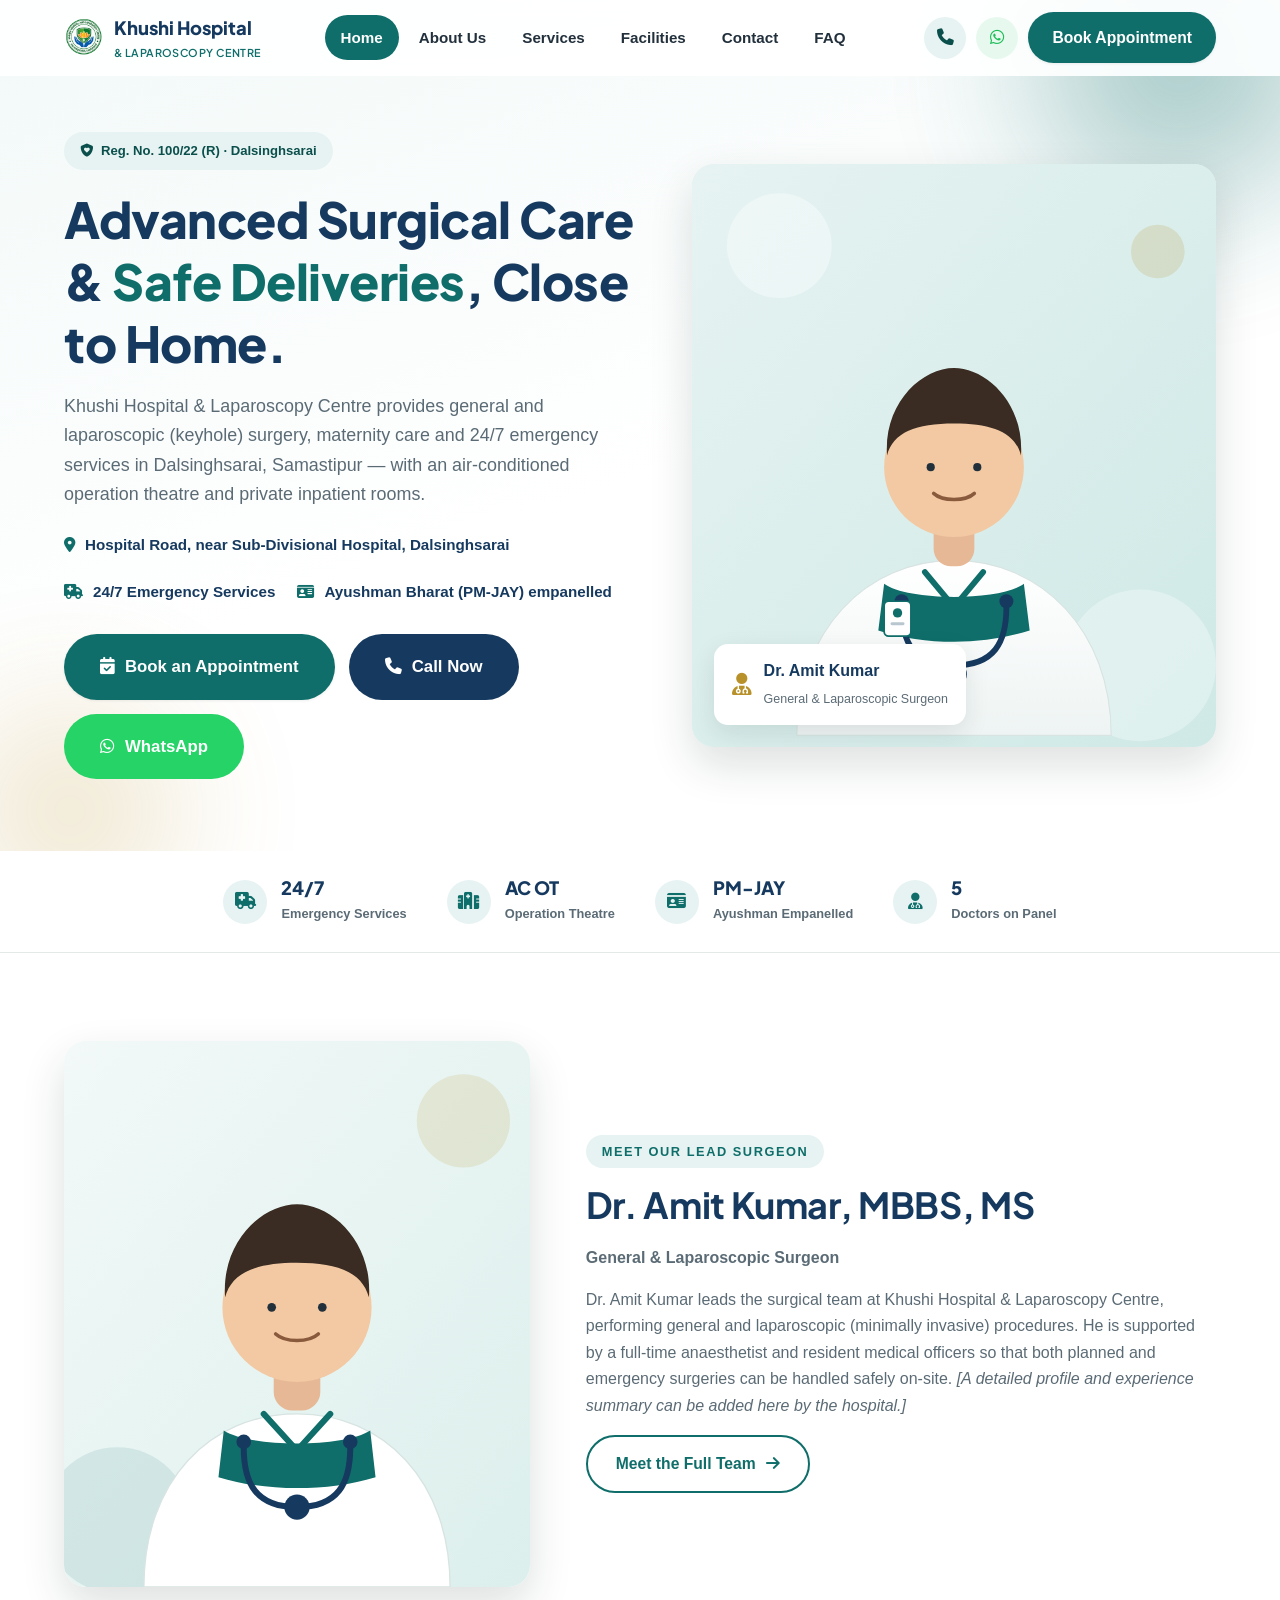
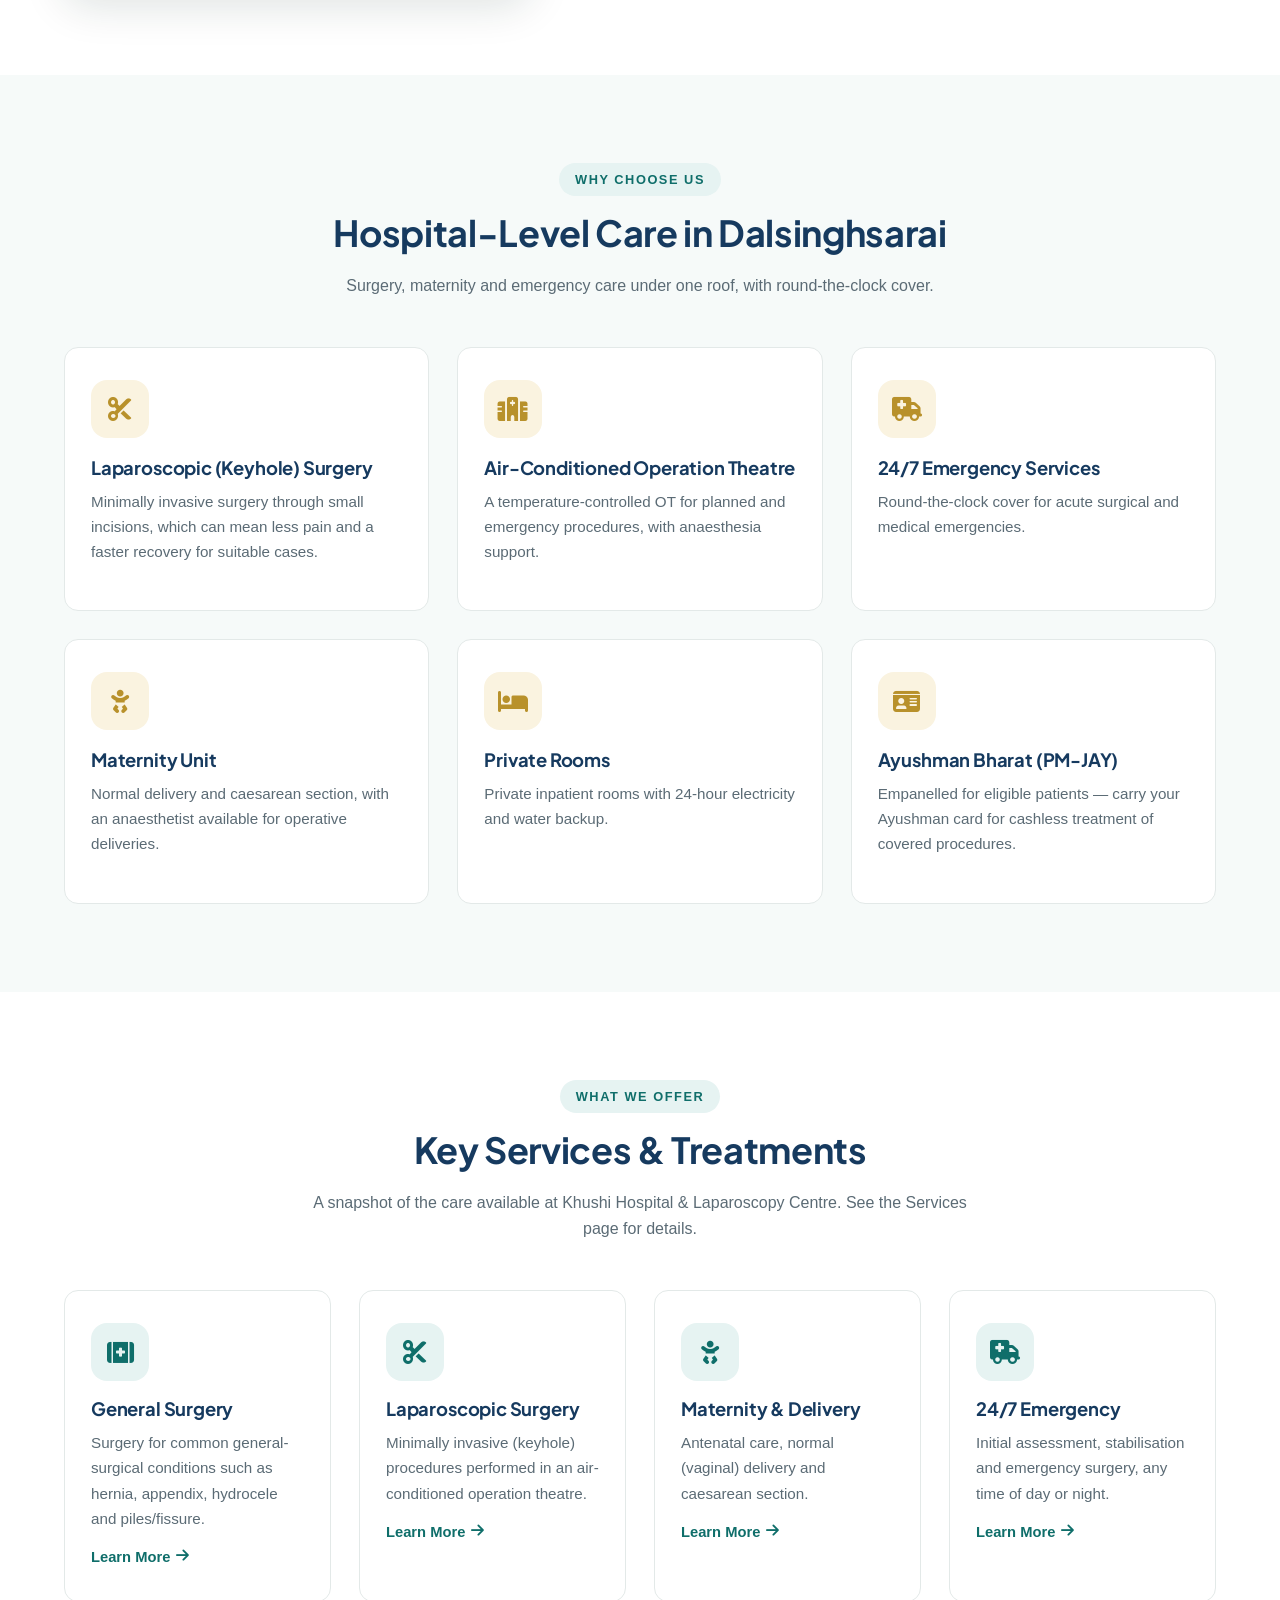
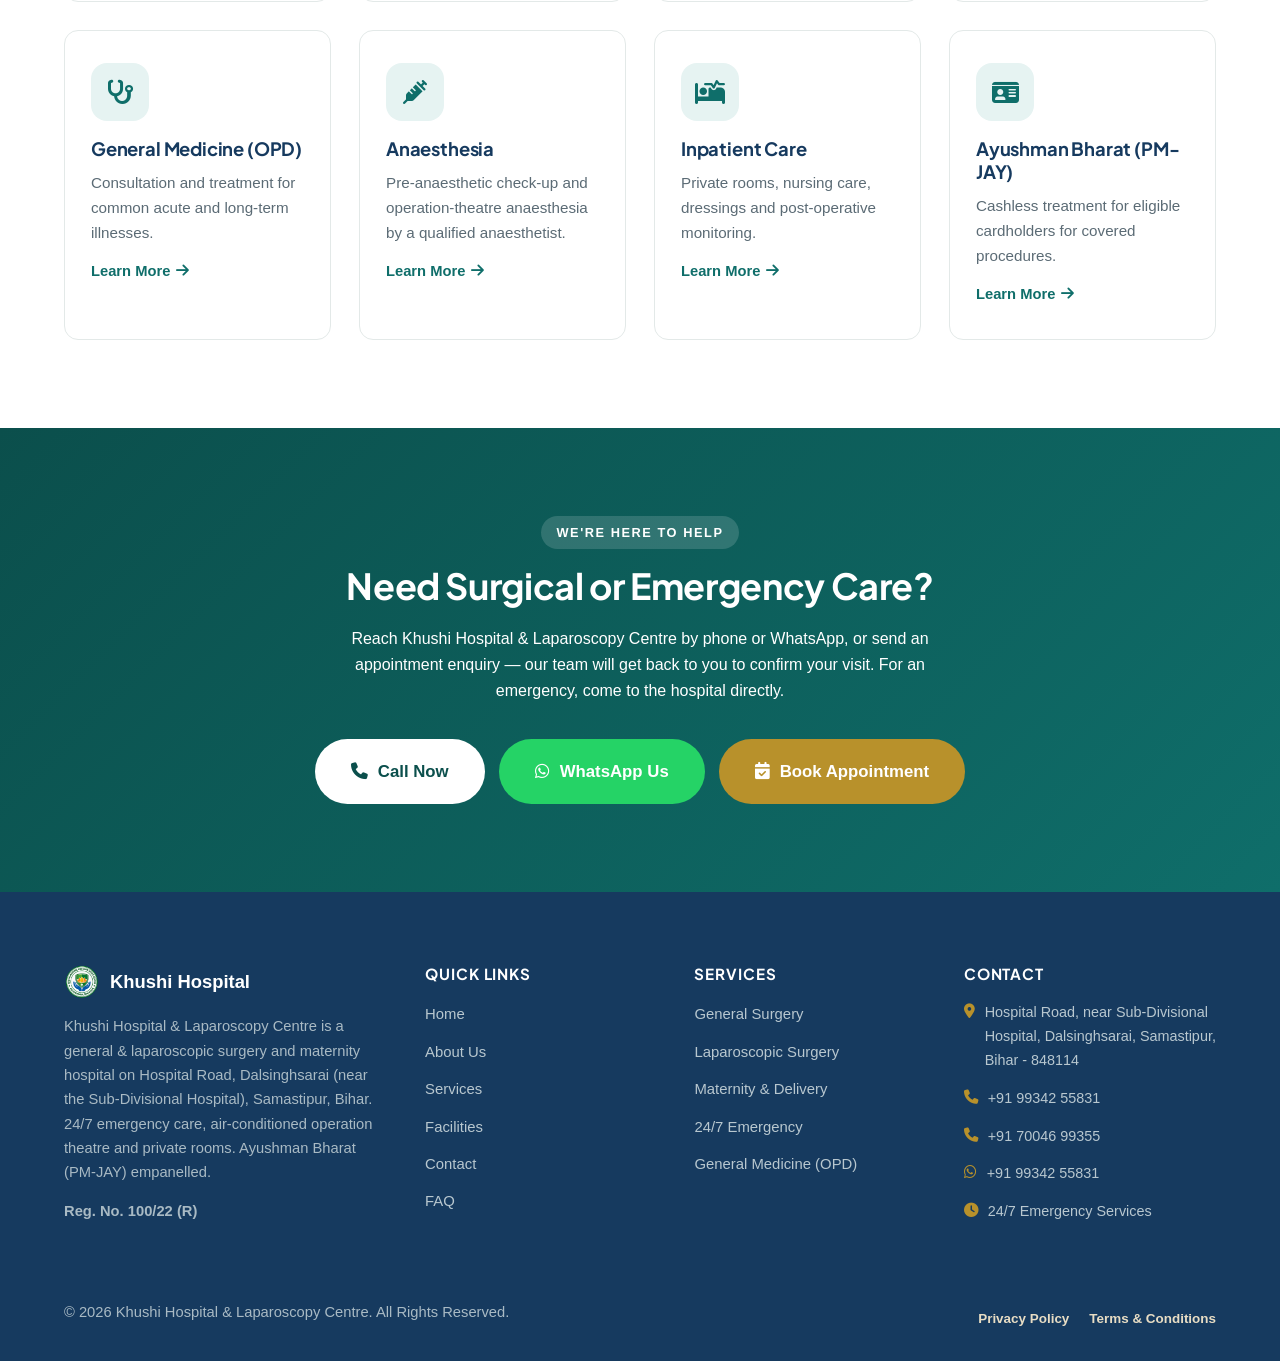
==== commit d60dd34d: "Add files via upload" ====
--- a/index.html
+++ b/index.html
@@ -3,25 +3,25 @@
 <head>
 <meta charset="UTF-8">
 <meta name="viewport" content="width=device-width, initial-scale=1.0">
-<title>Dr. Ananya Sharma | General Physician &amp; Family Medicine | Sunrise Multispecialty Clinic</title>
-<meta name="description" content="Dr. Ananya Sharma, General Physician &amp; Family Medicine, at Sunrise Multispecialty Clinic &amp; Nursing Home — compassionate healthcare in Chechar, Bihar.">
-<link rel="canonical" href="https://www.example-clinic.com/">
+<title>Khushi Hospital &amp; Laparoscopy Centre | Surgery &amp; Maternity | Dalsinghsarai, Samastipur</title>
+<meta name="description" content="Khushi Hospital &amp; Laparoscopy Centre, Hospital Road, Dalsinghsarai (Samastipur), Bihar — general &amp; laparoscopic surgery, normal &amp; caesarean delivery, 24/7 emergency, AC operation theatre and private rooms. Ayushman Bharat (PM-JAY) empanelled. Call +91 99342 55831.">
+<link rel="canonical" href="https://niord-pharma.github.io/khushi-hospital/">
 
 <!-- Open Graph -->
 <meta property="og:type" content="website">
-<meta property="og:title" content="Dr. Ananya Sharma | Sunrise Multispecialty Clinic &amp; Nursing Home">
-<meta property="og:description" content="Compassionate healthcare, experienced care, better outcomes — General Physician &amp; Family Medicine in Chechar, Bihar.">
-<meta property="og:image" content="assets/images/og-image.svg">
-<meta property="og:url" content="https://www.example-clinic.com/">
-<meta property="og:site_name" content="Sunrise Multispecialty Clinic &amp; Nursing Home">
+<meta property="og:title" content="Khushi Hospital &amp; Laparoscopy Centre — Dalsinghsarai, Samastipur">
+<meta property="og:description" content="General &amp; laparoscopic surgery, maternity care and 24/7 emergency services in Dalsinghsarai, Samastipur. Ayushman Bharat (PM-JAY) empanelled.">
+<meta property="og:image" content="https://niord-pharma.github.io/khushi-hospital/assets/images/og-image.png">
+<meta property="og:url" content="https://niord-pharma.github.io/khushi-hospital/">
+<meta property="og:site_name" content="Khushi Hospital &amp; Laparoscopy Centre">
 <meta property="og:locale" content="en_IN">
 <meta name="twitter:card" content="summary_large_image">
-<meta name="twitter:title" content="Dr. Ananya Sharma | Sunrise Multispecialty Clinic &amp; Nursing Home">
-<meta name="twitter:description" content="Compassionate healthcare, experienced care, better outcomes — General Physician &amp; Family Medicine in Chechar, Bihar.">
-<meta name="twitter:image" content="assets/images/og-image.svg">
-
-<link rel="icon" type="image/svg+xml" href="assets/icons/favicon.svg">
-<link rel="apple-touch-icon" href="assets/icons/favicon.svg">
+<meta name="twitter:title" content="Khushi Hospital &amp; Laparoscopy Centre — Dalsinghsarai, Samastipur">
+<meta name="twitter:description" content="General &amp; laparoscopic surgery, maternity care and 24/7 emergency services. Ayushman Bharat (PM-JAY) empanelled.">
+<meta name="twitter:image" content="https://niord-pharma.github.io/khushi-hospital/assets/images/og-image.png">
+
+<link rel="icon" type="image/png" sizes="any" href="assets/icons/favicon.png">
+<link rel="apple-touch-icon" href="assets/icons/apple-touch-icon.png">
 <link rel="preconnect" href="https://fonts.googleapis.com">
 <link rel="preconnect" href="https://fonts.gstatic.com" crossorigin>
 <link rel="stylesheet" href="https://fonts.googleapis.com/css2?family=Plus+Jakarta+Sans:wght@600;700;800&display=swap">
@@ -31,36 +31,47 @@
 <script type="application/ld+json">
 {
   "@context": "https://schema.org",
-  "@type": "MedicalClinic",
-  "name": "Sunrise Multispecialty Clinic & Nursing Home",
-  "image": "https://www.example-clinic.com/assets/images/og-image.svg",
-  "url": "https://www.example-clinic.com/",
-  "telephone": "+91-98851-31390",
-  "email": "example@clinic.com",
+  "@type": "Hospital",
+  "name": "Khushi Hospital & Laparoscopy Centre",
+  "alternateName": "Khushi Hospital and Laproscopy Centre",
+  "image": "https://niord-pharma.github.io/khushi-hospital/assets/images/og-image.png",
+  "url": "https://niord-pharma.github.io/khushi-hospital/",
+  "telephone": ["+91-9934255831", "+91-7004699355"],
+  "identifier": "Reg. No. 100/22 (R)",
   "address": {
     "@type": "PostalAddress",
-    "streetAddress": "Kutubpur",
-    "addressLocality": "Chechar",
+    "streetAddress": "Hospital Road, Near Sub-Divisional Hospital",
+    "addressLocality": "Dalsinghsarai",
     "addressRegion": "Bihar",
-    "postalCode": "844125",
+    "postalCode": "848114",
     "addressCountry": "IN"
   },
+  "geo": {
+    "@type": "GeoCoordinates",
+    "latitude": "25.6716",
+    "longitude": "85.8330"
+  },
   "openingHoursSpecification": [
-    { "@type": "OpeningHoursSpecification", "dayOfWeek": ["Monday","Tuesday","Wednesday","Thursday","Friday","Saturday"], "opens": "09:00", "closes": "20:00" },
-    { "@type": "OpeningHoursSpecification", "dayOfWeek": ["Sunday"], "opens": "10:00", "closes": "14:00" }
+    { "@type": "OpeningHoursSpecification", "dayOfWeek": ["Monday","Tuesday","Wednesday","Thursday","Friday","Saturday","Sunday"], "opens": "00:00", "closes": "23:59" }
   ],
-  "priceRange": "$$",
-  "sameAs": [
-    "https://www.facebook.com/[your-page]",
-    "https://www.instagram.com/[your-page]"
+  "availableService": [
+    { "@type": "MedicalProcedure", "name": "General Surgery" },
+    { "@type": "MedicalProcedure", "name": "Laparoscopic Surgery" },
+    { "@type": "MedicalProcedure", "name": "Normal Delivery" },
+    { "@type": "MedicalProcedure", "name": "Caesarean Section" },
+    { "@type": "MedicalProcedure", "name": "General Medicine (OPD)" },
+    { "@type": "MedicalProcedure", "name": "Emergency Care" }
   ],
-  "medicalSpecialty": "General Practice",
-  "physician": {
-    "@type": "Physician",
-    "name": "Dr. Ananya Sharma",
-    "medicalSpecialty": "General Practice",
-    "description": "General Physician & Family Medicine [Registration number to be added by clinic]"
-  }
+  "medicalSpecialty": ["Surgical", "Emergency", "Obstetric"],
+  "paymentAccepted": "Cash, Ayushman Bharat (PM-JAY)",
+  "areaServed": "Dalsinghsarai, Samastipur, Bihar",
+  "physician": [
+    { "@type": "Physician", "name": "Dr. Amit Kumar", "medicalSpecialty": "Surgical", "description": "MBBS, MS — General & Laparoscopic Surgeon" },
+    { "@type": "Physician", "name": "Dr. Subhash Kumar", "medicalSpecialty": "Anesthesia", "description": "DA (Anaesthesia)" },
+    { "@type": "Physician", "name": "Dr. Sahjanan", "description": "MBBS" },
+    { "@type": "Physician", "name": "Dr. Samiya Jabin", "description": "MBBS" },
+    { "@type": "Physician", "name": "Dr. A K Karn", "description": "MBBS" }
+  ]
 }
 </script>
 </head>
@@ -69,14 +80,14 @@
 
 <header class="site-header" id="siteHeader">
   <div class="container header-inner">
-    <a href="index.html" class="logo" aria-label="Sunrise Multispecialty Clinic — Home">
-      <img src="assets/icons/logo.svg" alt="" width="40" height="40">
-      <span>Sunrise Clinic<span class="logo-sub">Multispecialty &amp; Nursing Home</span></span>
+    <a href="index.html" class="logo" aria-label="Khushi Hospital &amp; Laparoscopy Centre - Home">
+      <img src="assets/icons/logo.png" alt="" width="40" height="40">
+      <span>Khushi Hospital<span class="logo-sub">&amp; Laparoscopy Centre</span></span>
     </a>
     <nav class="main-nav" id="mainNav" aria-label="Primary">
       <ul>
         <li><a href="index.html" class="nav-link" data-nav="home">Home</a></li>
-        <li><a href="about.html" class="nav-link" data-nav="about">About Doctor</a></li>
+        <li><a href="about.html" class="nav-link" data-nav="about">About Us</a></li>
         <li><a href="services.html" class="nav-link" data-nav="services">Services</a></li>
         <li><a href="facilities.html" class="nav-link" data-nav="facilities">Facilities</a></li>
         <li><a href="contact.html" class="nav-link" data-nav="contact">Contact</a></li>
@@ -85,8 +96,8 @@
       <a href="contact.html#appointment-form" class="btn btn-primary btn-block mobile-book-btn">Book Appointment</a>
     </nav>
     <div class="header-actions">
-      <a href="tel:+919885131390" class="icon-btn" aria-label="Call the clinic"><i class="fa-solid fa-phone"></i></a>
-      <a href="https://wa.me/919885131390" class="icon-btn whatsapp" target="_blank" rel="noopener" aria-label="Chat with us on WhatsApp"><i class="fa-brands fa-whatsapp"></i></a>
+      <a href="tel:+919934255831" class="icon-btn" aria-label="Call the hospital"><i class="fa-solid fa-phone"></i></a>
+      <a href="https://wa.me/919934255831" class="icon-btn whatsapp" target="_blank" rel="noopener" aria-label="Chat with us on WhatsApp"><i class="fa-brands fa-whatsapp"></i></a>
       <a href="contact.html#appointment-form" class="btn btn-primary">Book Appointment</a>
       <button class="hamburger" id="hamburgerBtn" type="button" aria-label="Open menu" aria-expanded="false" aria-controls="mainNav">
         <span></span><span></span><span></span>
@@ -101,24 +112,25 @@
   <section class="hero">
     <div class="container hero-grid">
       <div>
-        <span class="hero-eyebrow"><i class="fa-solid fa-shield-heart"></i> Sunrise Multispecialty Clinic &amp; Nursing Home</span>
-        <h1>Compassionate Healthcare.<br>Experienced Care. <span>Better Outcomes.</span></h1>
-        <p class="hero-lead">Dr. Ananya Sharma, MBBS, MD — General Physician &amp; Family Medicine, welcomes you to a clinic built around attentive, patient-first care for you and your family.</p>
+        <span class="hero-eyebrow"><i class="fa-solid fa-shield-heart"></i> Reg. No. 100/22 (R) &middot; Dalsinghsarai</span>
+        <h1>Advanced Surgical Care &amp; <span>Safe Deliveries</span>, Close to Home.</h1>
+        <p class="hero-lead">Khushi Hospital &amp; Laparoscopy Centre provides general and laparoscopic (keyhole) surgery, maternity care and 24/7 emergency services in Dalsinghsarai, Samastipur — with an air-conditioned operation theatre and private inpatient rooms.</p>
         <ul class="hero-meta">
-          <li><i class="fa-solid fa-location-dot"></i> Kutubpur, Chechar, Bihar</li>
-          <li><i class="fa-solid fa-user-doctor"></i> 12+ Years of Experience</li>
+          <li><i class="fa-solid fa-location-dot"></i> Hospital Road, near Sub-Divisional Hospital, Dalsinghsarai</li>
+          <li><i class="fa-solid fa-truck-medical"></i> 24/7 Emergency Services</li>
+          <li><i class="fa-solid fa-id-card"></i> Ayushman Bharat (PM-JAY) empanelled</li>
         </ul>
         <div class="btn-group">
           <a href="contact.html#appointment-form" class="btn btn-primary btn-lg"><i class="fa-solid fa-calendar-check"></i> Book an Appointment</a>
-          <a href="tel:+919885131390" class="btn btn-call btn-lg"><i class="fa-solid fa-phone"></i> Call Now</a>
-          <a href="https://wa.me/919885131390" class="btn btn-whatsapp btn-lg" target="_blank" rel="noopener"><i class="fa-brands fa-whatsapp"></i> WhatsApp</a>
+          <a href="tel:+919934255831" class="btn btn-call btn-lg"><i class="fa-solid fa-phone"></i> Call Now</a>
+          <a href="https://wa.me/919934255831" class="btn btn-whatsapp btn-lg" target="_blank" rel="noopener"><i class="fa-brands fa-whatsapp"></i> WhatsApp</a>
         </div>
       </div>
       <div class="hero-figure">
-        <img src="assets/images/doctor/doctor-hero.svg" alt="Illustration representing Dr. Ananya Sharma at Sunrise Multispecialty Clinic" width="900" height="1000">
+        <img src="assets/images/doctor/doctor-hero.svg" alt="Illustration representing the surgical team at Khushi Hospital &amp; Laparoscopy Centre" width="900" height="1000">
         <div class="hero-badge">
-          <i class="fa-solid fa-award"></i>
-          <div><strong>MBBS, MD</strong><span>General Physician &amp; Family Medicine</span></div>
+          <i class="fa-solid fa-user-doctor"></i>
+          <div><strong>Dr. Amit Kumar</strong><span>General &amp; Laparoscopic Surgeon</span></div>
         </div>
       </div>
     </div>
@@ -128,78 +140,78 @@
   <div class="trust-strip">
     <div class="container trust-strip-inner">
       <div class="trust-item">
+        <span class="trust-icon"><i class="fa-solid fa-truck-medical"></i></span>
+        <div><strong>24/7</strong><span>Emergency Services</span></div>
+      </div>
+      <div class="trust-item">
+        <span class="trust-icon"><i class="fa-solid fa-hospital"></i></span>
+        <div><strong>AC OT</strong><span>Operation Theatre</span></div>
+      </div>
+      <div class="trust-item">
+        <span class="trust-icon"><i class="fa-solid fa-id-card"></i></span>
+        <div><strong>PM-JAY</strong><span>Ayushman Empanelled</span></div>
+      </div>
+      <div class="trust-item">
         <span class="trust-icon"><i class="fa-solid fa-user-doctor"></i></span>
-        <div><strong>12+</strong><span>Years Experience</span></div>
-      </div>
-      <div class="trust-item">
-        <span class="trust-icon"><i class="fa-solid fa-calendar-week"></i></span>
-        <div><strong>6 Days</strong><span>Open a Week</span></div>
-      </div>
-      <div class="trust-item">
-        <span class="trust-icon"><i class="fa-solid fa-notes-medical"></i></span>
-        <div><strong>8</strong><span>Core Services</span></div>
-      </div>
-      <div class="trust-item">
-        <span class="trust-icon"><i class="fa-solid fa-house-medical"></i></span>
-        <div><strong>Family</strong><span>Focused Care</span></div>
+        <div><strong>5</strong><span>Doctors on Panel</span></div>
       </div>
     </div>
   </div>
 
-  <!-- DOCTOR INTRODUCTION -->
+  <!-- LEAD SURGEON -->
   <section class="section">
     <div class="container about-grid">
       <div class="about-figure reveal">
-        <img src="assets/images/doctor/doctor-profile.svg" alt="Dr. Ananya Sharma, General Physician at Sunrise Multispecialty Clinic" width="700" height="820" loading="lazy">
+        <img src="assets/images/doctor/doctor-profile.svg" alt="Dr. Amit Kumar, General &amp; Laparoscopic Surgeon at Khushi Hospital &amp; Laparoscopy Centre" width="700" height="820" loading="lazy">
       </div>
       <div class="reveal">
-        <span class="eyebrow">Meet Your Doctor</span>
-        <h2>Dr. Ananya Sharma, MBBS, MD</h2>
-        <p><strong>General Physician &amp; Family Medicine</strong> · 12+ Years of Experience</p>
-        <p>Dr. Sharma completed her MBBS and MD in General Medicine, and has spent over a decade providing consultative and preventive care to patients across all age groups. Her approach centers on listening carefully, explaining clearly, and building long-term relationships with patients and their families. <em>[Replace with the doctor's own biography.]</em></p>
-        <a href="about.html" class="btn btn-outline">Know More About the Doctor <i class="fa-solid fa-arrow-right"></i></a>
-      </div>
-    </div>
-  </section>
-
-  <!-- CLINIC HIGHLIGHTS -->
+        <span class="eyebrow">Meet Our Lead Surgeon</span>
+        <h2>Dr. Amit Kumar, MBBS, MS</h2>
+        <p><strong>General &amp; Laparoscopic Surgeon</strong></p>
+        <p>Dr. Amit Kumar leads the surgical team at Khushi Hospital &amp; Laparoscopy Centre, performing general and laparoscopic (minimally invasive) procedures. He is supported by a full-time anaesthetist and resident medical officers so that both planned and emergency surgeries can be handled safely on-site. <em>[A detailed profile and experience summary can be added here by the hospital.]</em></p>
+        <a href="about.html" class="btn btn-outline">Meet the Full Team <i class="fa-solid fa-arrow-right"></i></a>
+      </div>
+    </div>
+  </section>
+
+  <!-- WHY CHOOSE US -->
   <section class="section section--soft">
     <div class="container">
       <div class="section-header">
         <span class="eyebrow">Why Choose Us</span>
-        <h2>Care That Puts Patients First</h2>
-        <p>A clinic environment designed for comfort, trust, and thorough, unhurried consultations.</p>
+        <h2>Hospital-Level Care in Dalsinghsarai</h2>
+        <p>Surgery, maternity and emergency care under one roof, with round-the-clock cover.</p>
       </div>
       <div class="grid grid-3">
         <div class="card highlight-card reveal">
-          <div class="card-icon"><i class="fa-solid fa-user-doctor"></i></div>
-          <h3>Experienced Doctor</h3>
-          <p>Over a decade of clinical experience in general medicine and family healthcare.</p>
+          <div class="card-icon"><i class="fa-solid fa-scissors"></i></div>
+          <h3>Laparoscopic (Keyhole) Surgery</h3>
+          <p>Minimally invasive surgery through small incisions, which can mean less pain and a faster recovery for suitable cases.</p>
         </div>
         <div class="card highlight-card reveal">
           <div class="card-icon"><i class="fa-solid fa-hospital"></i></div>
-          <h3>Modern Facilities</h3>
-          <p>Clean, well-maintained consultation and treatment spaces designed around patient comfort.</p>
-        </div>
-        <div class="card highlight-card reveal">
-          <div class="card-icon"><i class="fa-solid fa-hand-holding-heart"></i></div>
-          <h3>Personalized Care</h3>
-          <p>Unhurried consultations focused on understanding your history and concerns.</p>
+          <h3>Air-Conditioned Operation Theatre</h3>
+          <p>A temperature-controlled OT for planned and emergency procedures, with anaesthesia support.</p>
         </div>
         <div class="card highlight-card reveal">
           <div class="card-icon"><i class="fa-solid fa-truck-medical"></i></div>
-          <h3>Emergency Support</h3>
-          <p>Guidance and initial care support for urgent medical concerns. <em>[Confirm actual emergency capability.]</em></p>
-        </div>
-        <div class="card highlight-card reveal">
-          <div class="card-icon"><i class="fa-solid fa-hand-holding-dollar"></i></div>
-          <h3>Affordable Treatment</h3>
-          <p>Transparent consultation fees with no hidden charges. <em>[Add fee details if applicable.]</em></p>
-        </div>
-        <div class="card highlight-card reveal">
-          <div class="card-icon"><i class="fa-solid fa-people-roof"></i></div>
-          <h3>Patient-Focused Care</h3>
-          <p>Every treatment plan is explained clearly so you can make informed decisions.</p>
+          <h3>24/7 Emergency Services</h3>
+          <p>Round-the-clock cover for acute surgical and medical emergencies.</p>
+        </div>
+        <div class="card highlight-card reveal">
+          <div class="card-icon"><i class="fa-solid fa-baby"></i></div>
+          <h3>Maternity Unit</h3>
+          <p>Normal delivery and caesarean section, with an anaesthetist available for operative deliveries.</p>
+        </div>
+        <div class="card highlight-card reveal">
+          <div class="card-icon"><i class="fa-solid fa-bed"></i></div>
+          <h3>Private Rooms</h3>
+          <p>Private inpatient rooms with 24-hour electricity and water backup.</p>
+        </div>
+        <div class="card highlight-card reveal">
+          <div class="card-icon"><i class="fa-solid fa-id-card"></i></div>
+          <h3>Ayushman Bharat (PM-JAY)</h3>
+          <p>Empanelled for eligible patients &mdash; carry your Ayushman card for cashless treatment of covered procedures.</p>
         </div>
       </div>
     </div>
@@ -211,56 +223,56 @@
       <div class="section-header">
         <span class="eyebrow">What We Offer</span>
         <h2>Key Services &amp; Treatments</h2>
-        <p>A snapshot of the care available at Sunrise Multispecialty Clinic. Visit our Services page for full details.</p>
+        <p>A snapshot of the care available at Khushi Hospital &amp; Laparoscopy Centre. See the Services page for details.</p>
       </div>
       <div class="grid grid-4">
         <div class="card service-card reveal">
+          <div class="card-icon"><i class="fa-solid fa-kit-medical"></i></div>
+          <h3>General Surgery</h3>
+          <p>Surgery for common general-surgical conditions such as hernia, appendix, hydrocele and piles/fissure.</p>
+          <a href="services.html#general-surgery" class="card-link">Learn More <i class="fa-solid fa-arrow-right"></i></a>
+        </div>
+        <div class="card service-card reveal">
+          <div class="card-icon"><i class="fa-solid fa-scissors"></i></div>
+          <h3>Laparoscopic Surgery</h3>
+          <p>Minimally invasive (keyhole) procedures performed in an air-conditioned operation theatre.</p>
+          <a href="services.html#laparoscopic-surgery" class="card-link">Learn More <i class="fa-solid fa-arrow-right"></i></a>
+        </div>
+        <div class="card service-card reveal">
+          <div class="card-icon"><i class="fa-solid fa-baby"></i></div>
+          <h3>Maternity &amp; Delivery</h3>
+          <p>Antenatal care, normal (vaginal) delivery and caesarean section.</p>
+          <a href="services.html#maternity" class="card-link">Learn More <i class="fa-solid fa-arrow-right"></i></a>
+        </div>
+        <div class="card service-card reveal">
+          <div class="card-icon"><i class="fa-solid fa-truck-medical"></i></div>
+          <h3>24/7 Emergency</h3>
+          <p>Initial assessment, stabilisation and emergency surgery, any time of day or night.</p>
+          <a href="services.html#emergency-care" class="card-link">Learn More <i class="fa-solid fa-arrow-right"></i></a>
+        </div>
+        <div class="card service-card reveal">
           <div class="card-icon"><i class="fa-solid fa-stethoscope"></i></div>
-          <h3>General Consultation</h3>
-          <p>Routine consultation, evaluation, diagnosis and treatment guidance for everyday health concerns.</p>
-          <a href="services.html#general-consultation" class="card-link">Learn More <i class="fa-solid fa-arrow-right"></i></a>
-        </div>
-        <div class="card service-card reveal">
-          <div class="card-icon"><i class="fa-solid fa-shield-heart"></i></div>
-          <h3>Preventive Healthcare</h3>
-          <p>Routine health assessments and preventive care guidance to help you stay ahead of illness.</p>
-          <a href="services.html#preventive-healthcare" class="card-link">Learn More <i class="fa-solid fa-arrow-right"></i></a>
-        </div>
-        <div class="card service-card reveal">
-          <div class="card-icon"><i class="fa-solid fa-notes-medical"></i></div>
-          <h3>Diagnosis &amp; Treatment</h3>
-          <p>Clinical evaluation and evidence-based treatment planning for a wide range of conditions.</p>
-          <a href="services.html#diagnosis-treatment" class="card-link">Learn More <i class="fa-solid fa-arrow-right"></i></a>
-        </div>
-        <div class="card service-card reveal">
-          <div class="card-icon"><i class="fa-solid fa-kit-medical"></i></div>
-          <h3>Minor Procedures</h3>
-          <p>Selected minor outpatient procedures performed in a clean, controlled environment.</p>
-          <a href="services.html#minor-procedures" class="card-link">Learn More <i class="fa-solid fa-arrow-right"></i></a>
-        </div>
-        <div class="card service-card reveal">
-          <div class="card-icon"><i class="fa-solid fa-person-dress"></i></div>
-          <h3>Women's Healthcare</h3>
-          <p>General health guidance and consultation services tailored to women's health needs.</p>
-          <a href="services.html#womens-healthcare" class="card-link">Learn More <i class="fa-solid fa-arrow-right"></i></a>
-        </div>
-        <div class="card service-card reveal">
-          <div class="card-icon"><i class="fa-solid fa-child-reaching"></i></div>
-          <h3>Pediatric Care</h3>
-          <p>Consultation and general care guidance for infants, children and adolescents.</p>
-          <a href="services.html#pediatric-care" class="card-link">Learn More <i class="fa-solid fa-arrow-right"></i></a>
-        </div>
-        <div class="card service-card reveal">
-          <div class="card-icon"><i class="fa-solid fa-truck-medical"></i></div>
-          <h3>Emergency Care</h3>
-          <p>Initial assessment and stabilization support for urgent medical situations. <em>[Confirm scope of services.]</em></p>
-          <a href="services.html#emergency-care" class="card-link">Learn More <i class="fa-solid fa-arrow-right"></i></a>
-        </div>
-        <div class="card service-card reveal">
-          <div class="card-icon"><i class="fa-solid fa-clipboard-check"></i></div>
-          <h3>Health Checkups</h3>
-          <p>Basic health screening and regular checkup packages for individuals and families.</p>
-          <a href="services.html#health-checkups" class="card-link">Learn More <i class="fa-solid fa-arrow-right"></i></a>
+          <h3>General Medicine (OPD)</h3>
+          <p>Consultation and treatment for common acute and long-term illnesses.</p>
+          <a href="services.html#general-medicine" class="card-link">Learn More <i class="fa-solid fa-arrow-right"></i></a>
+        </div>
+        <div class="card service-card reveal">
+          <div class="card-icon"><i class="fa-solid fa-syringe"></i></div>
+          <h3>Anaesthesia</h3>
+          <p>Pre-anaesthetic check-up and operation-theatre anaesthesia by a qualified anaesthetist.</p>
+          <a href="services.html#anaesthesia" class="card-link">Learn More <i class="fa-solid fa-arrow-right"></i></a>
+        </div>
+        <div class="card service-card reveal">
+          <div class="card-icon"><i class="fa-solid fa-bed-pulse"></i></div>
+          <h3>Inpatient Care</h3>
+          <p>Private rooms, nursing care, dressings and post-operative monitoring.</p>
+          <a href="services.html#inpatient" class="card-link">Learn More <i class="fa-solid fa-arrow-right"></i></a>
+        </div>
+        <div class="card service-card reveal">
+          <div class="card-icon"><i class="fa-solid fa-id-card"></i></div>
+          <h3>Ayushman Bharat (PM-JAY)</h3>
+          <p>Cashless treatment for eligible cardholders for covered procedures.</p>
+          <a href="services.html#ayushman" class="card-link">Learn More <i class="fa-solid fa-arrow-right"></i></a>
         </div>
       </div>
     </div>
@@ -270,11 +282,11 @@
   <section class="section section--primary">
     <div class="container text-center">
       <span class="eyebrow">We're Here to Help</span>
-      <h2>Need Medical Assistance?</h2>
-      <p style="max-width:620px;margin:0 auto 34px;">Reach out to Sunrise Multispecialty Clinic by phone, WhatsApp, or send an appointment enquiry — our team will get back to you to confirm your visit.</p>
+      <h2>Need Surgical or Emergency Care?</h2>
+      <p style="max-width:620px;margin:0 auto 34px;">Reach Khushi Hospital &amp; Laparoscopy Centre by phone or WhatsApp, or send an appointment enquiry &mdash; our team will get back to you to confirm your visit. For an emergency, come to the hospital directly.</p>
       <div class="btn-group" style="justify-content:center;">
-        <a href="tel:+919885131390" class="btn btn-light btn-lg"><i class="fa-solid fa-phone"></i> Call Now</a>
-        <a href="https://wa.me/919885131390" class="btn btn-whatsapp btn-lg" target="_blank" rel="noopener"><i class="fa-brands fa-whatsapp"></i> WhatsApp Us</a>
+        <a href="tel:+919934255831" class="btn btn-light btn-lg"><i class="fa-solid fa-phone"></i> Call Now</a>
+        <a href="https://wa.me/919934255831" class="btn btn-whatsapp btn-lg" target="_blank" rel="noopener"><i class="fa-brands fa-whatsapp"></i> WhatsApp Us</a>
         <a href="contact.html#appointment-form" class="btn btn-accent btn-lg"><i class="fa-solid fa-calendar-check"></i> Book Appointment</a>
       </div>
     </div>
@@ -286,19 +298,15 @@
   <div class="container footer-top">
     <div class="footer-grid">
       <div>
-        <div class="footer-logo"><img src="assets/icons/logo.svg" alt="" width="36" height="36"> Sunrise Clinic</div>
-        <p>Sunrise Multispecialty Clinic &amp; Nursing Home provides attentive, patient-focused medical care for the whole family in Chechar, Bihar. <em>[Replace with your clinic's own description.]</em></p>
-        <div class="footer-social">
-          <a href="#" aria-label="Facebook"><i class="fa-brands fa-facebook-f"></i></a>
-          <a href="#" aria-label="Instagram"><i class="fa-brands fa-instagram"></i></a>
-          <a href="#" aria-label="LinkedIn"><i class="fa-brands fa-linkedin-in"></i></a>
-        </div>
+        <div class="footer-logo"><img src="assets/icons/logo.png" alt="" width="36" height="36"> Khushi Hospital</div>
+        <p>Khushi Hospital &amp; Laparoscopy Centre is a general &amp; laparoscopic surgery and maternity hospital on Hospital Road, Dalsinghsarai (near the Sub-Divisional Hospital), Samastipur, Bihar. 24/7 emergency care, air-conditioned operation theatre and private rooms. Ayushman Bharat (PM-JAY) empanelled.</p>
+        <p style="margin-top:10px;"><strong>Reg. No. 100/22 (R)</strong></p>
       </div>
       <div>
         <h4>Quick Links</h4>
         <ul class="footer-links">
           <li><a href="index.html">Home</a></li>
-          <li><a href="about.html">About Doctor</a></li>
+          <li><a href="about.html">About Us</a></li>
           <li><a href="services.html">Services</a></li>
           <li><a href="facilities.html">Facilities</a></li>
           <li><a href="contact.html">Contact</a></li>
@@ -308,27 +316,27 @@
       <div>
         <h4>Services</h4>
         <ul class="footer-links">
-          <li><a href="services.html#general-consultation">General Consultation</a></li>
-          <li><a href="services.html#preventive-healthcare">Preventive Healthcare</a></li>
-          <li><a href="services.html#womens-healthcare">Women's Healthcare</a></li>
-          <li><a href="services.html#pediatric-care">Pediatric Care</a></li>
-          <li><a href="services.html#health-checkups">Health Checkups</a></li>
+          <li><a href="services.html#general-surgery">General Surgery</a></li>
+          <li><a href="services.html#laparoscopic-surgery">Laparoscopic Surgery</a></li>
+          <li><a href="services.html#maternity">Maternity &amp; Delivery</a></li>
+          <li><a href="services.html#emergency-care">24/7 Emergency</a></li>
+          <li><a href="services.html#general-medicine">General Medicine (OPD)</a></li>
         </ul>
       </div>
       <div>
         <h4>Contact</h4>
         <ul class="footer-contact">
-          <li><i class="fa-solid fa-location-dot"></i><span>Kutubpur, Chechar, Bihar – 844125</span></li>
-          <li><i class="fa-solid fa-phone"></i><span>+91 98851 31390</span></li>
-          <li><i class="fa-brands fa-whatsapp"></i><span>+91 98851 31390</span></li>
-          <li><i class="fa-solid fa-envelope"></i><span>example@clinic.com</span></li>
-          <li><i class="fa-solid fa-clock"></i><span>Mon–Sat: 9:00 AM – 8:00 PM</span></li>
+          <li><i class="fa-solid fa-location-dot"></i><span>Hospital Road, near Sub-Divisional Hospital, Dalsinghsarai, Samastipur, Bihar - 848114</span></li>
+          <li><i class="fa-solid fa-phone"></i><span>+91 99342 55831</span></li>
+          <li><i class="fa-solid fa-phone"></i><span>+91 70046 99355</span></li>
+          <li><i class="fa-brands fa-whatsapp"></i><span>+91 99342 55831</span></li>
+          <li><i class="fa-solid fa-clock"></i><span>24/7 Emergency Services</span></li>
         </ul>
       </div>
     </div>
   </div>
   <div class="container footer-bottom">
-    <p>&copy; <span id="currentYear">2026</span> Sunrise Multispecialty Clinic &amp; Nursing Home. All Rights Reserved.</p>
+    <p>&copy; <span id="currentYear">2026</span> Khushi Hospital &amp; Laparoscopy Centre. All Rights Reserved.</p>
     <div class="footer-bottom-links">
       <a href="privacy.html">Privacy Policy</a>
       <a href="terms.html">Terms &amp; Conditions</a>
@@ -340,8 +348,8 @@
 
 <nav class="mobile-contact-bar" aria-label="Quick contact">
   <ul>
-    <li><a class="bar-call" href="tel:+919885131390"><i class="fa-solid fa-phone"></i>Call</a></li>
-    <li><a class="bar-whatsapp" href="https://wa.me/919885131390" target="_blank" rel="noopener"><i class="fa-brands fa-whatsapp"></i>WhatsApp</a></li>
+    <li><a class="bar-call" href="tel:+919934255831"><i class="fa-solid fa-phone"></i>Call</a></li>
+    <li><a class="bar-whatsapp" href="https://wa.me/919934255831" target="_blank" rel="noopener"><i class="fa-brands fa-whatsapp"></i>WhatsApp</a></li>
     <li><a class="bar-appointment" href="contact.html#appointment-form"><i class="fa-solid fa-calendar-check"></i>Appointment</a></li>
   </ul>
 </nav>
--- a/assets/css/style.css
+++ b/assets/css/style.css
@@ -1,5 +1,5 @@
 /*
-  Sunrise Multispecialty Clinic — Design System
+  Khushi Hospital & Laparoscopy Centre — Design System
   ------------------------------------------------
   Sections:
   1. Design Tokens (colors, spacing, type)
@@ -433,6 +433,7 @@
   display: inline-flex;
   align-items: center;
   gap: 8px;
+  max-width: 100%;
   background: var(--color-primary-light);
   color: var(--color-primary-dark);
   font-weight: 700;
@@ -470,7 +471,10 @@
 .hero-badge{
   position: absolute;
   left: 22px;
+  right: 22px;
   bottom: 22px;
+  width: max-content;
+  max-width: calc(100% - 44px);
   background: #fff;
   border-radius: var(--radius-md);
   padding: 14px 18px;
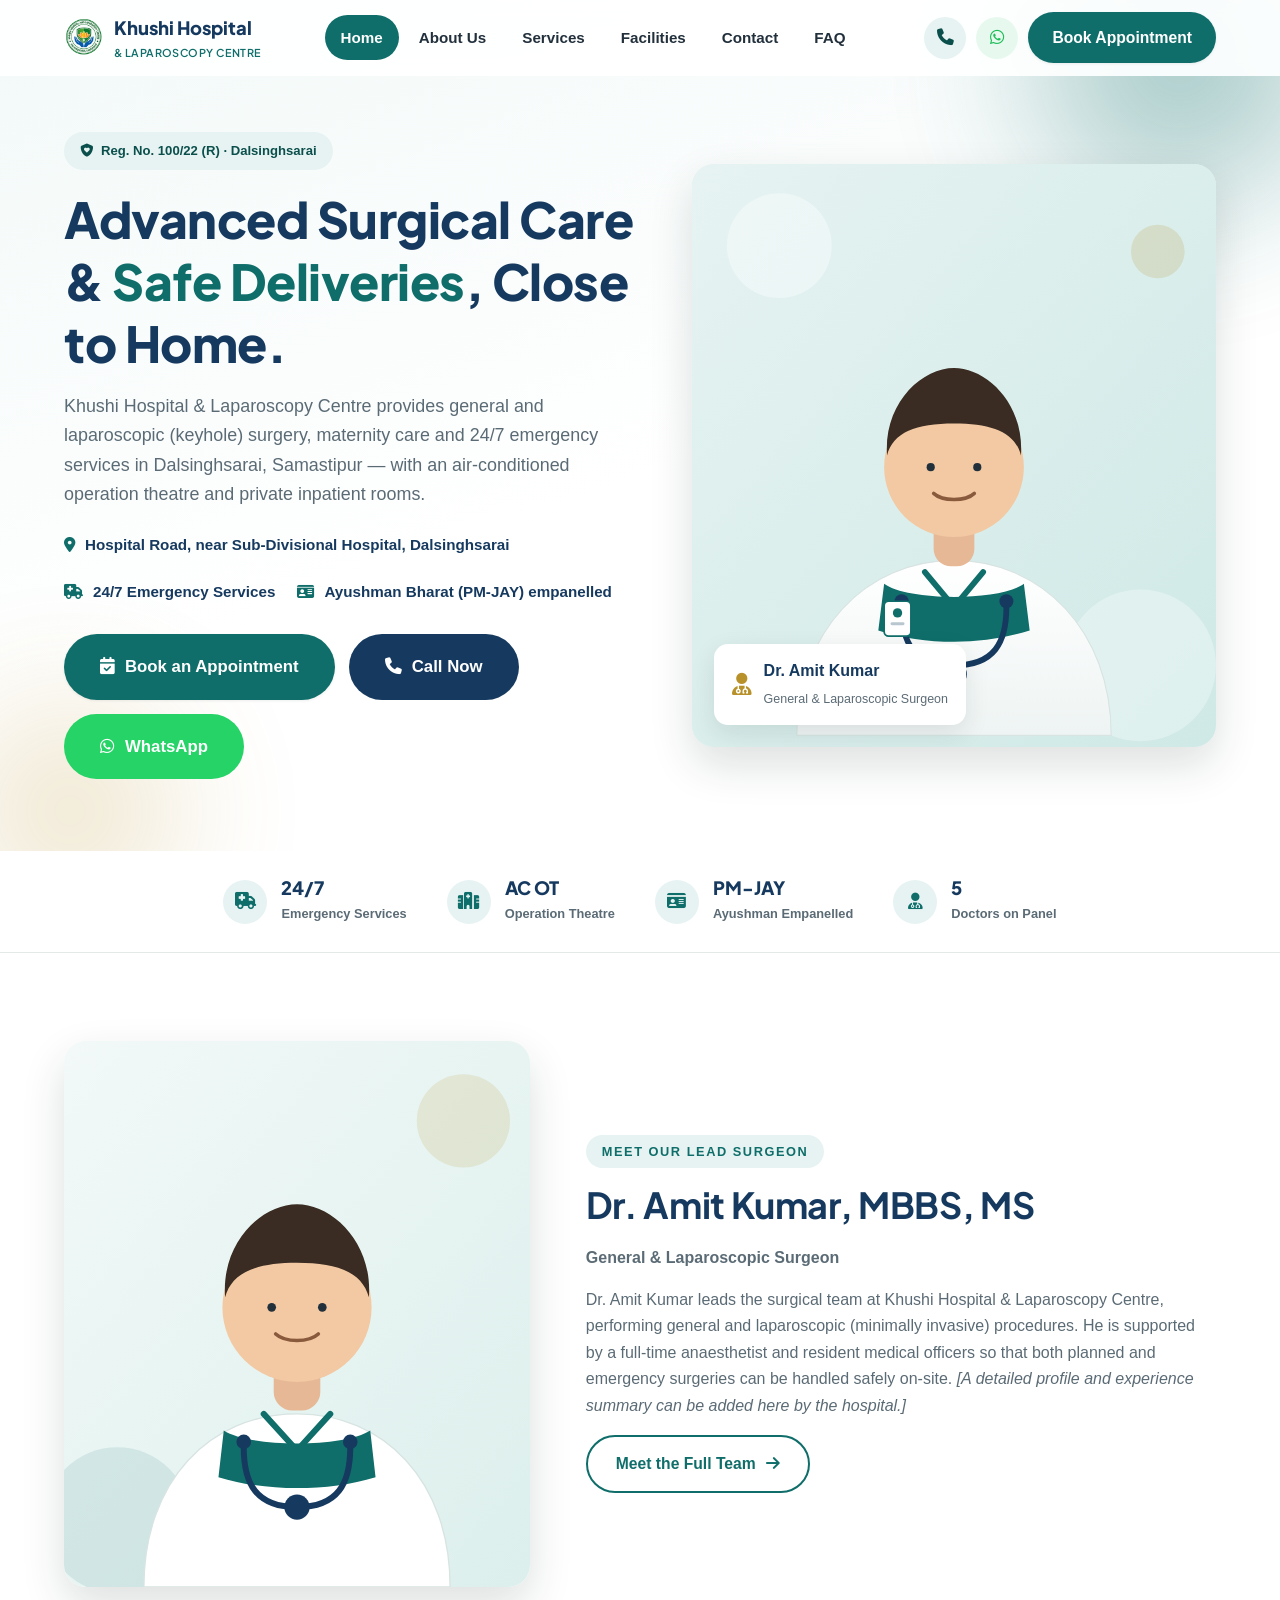
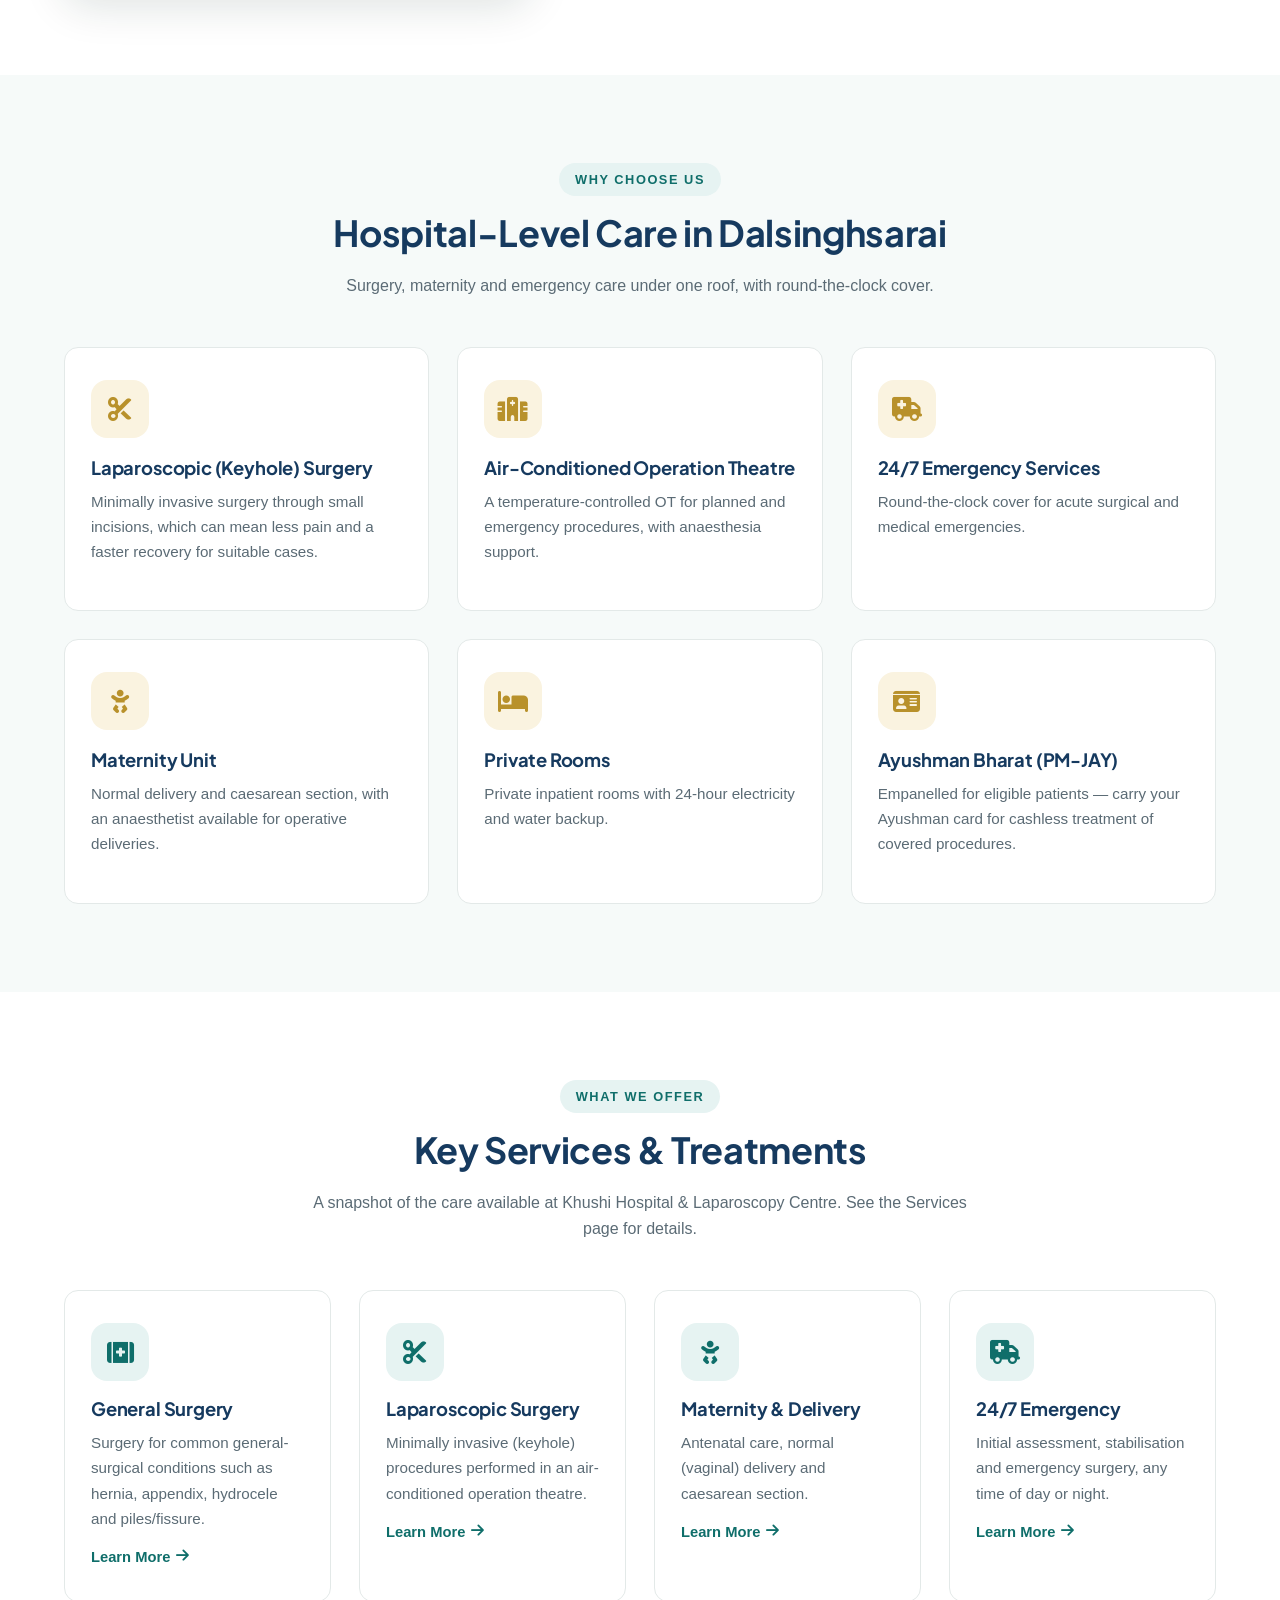
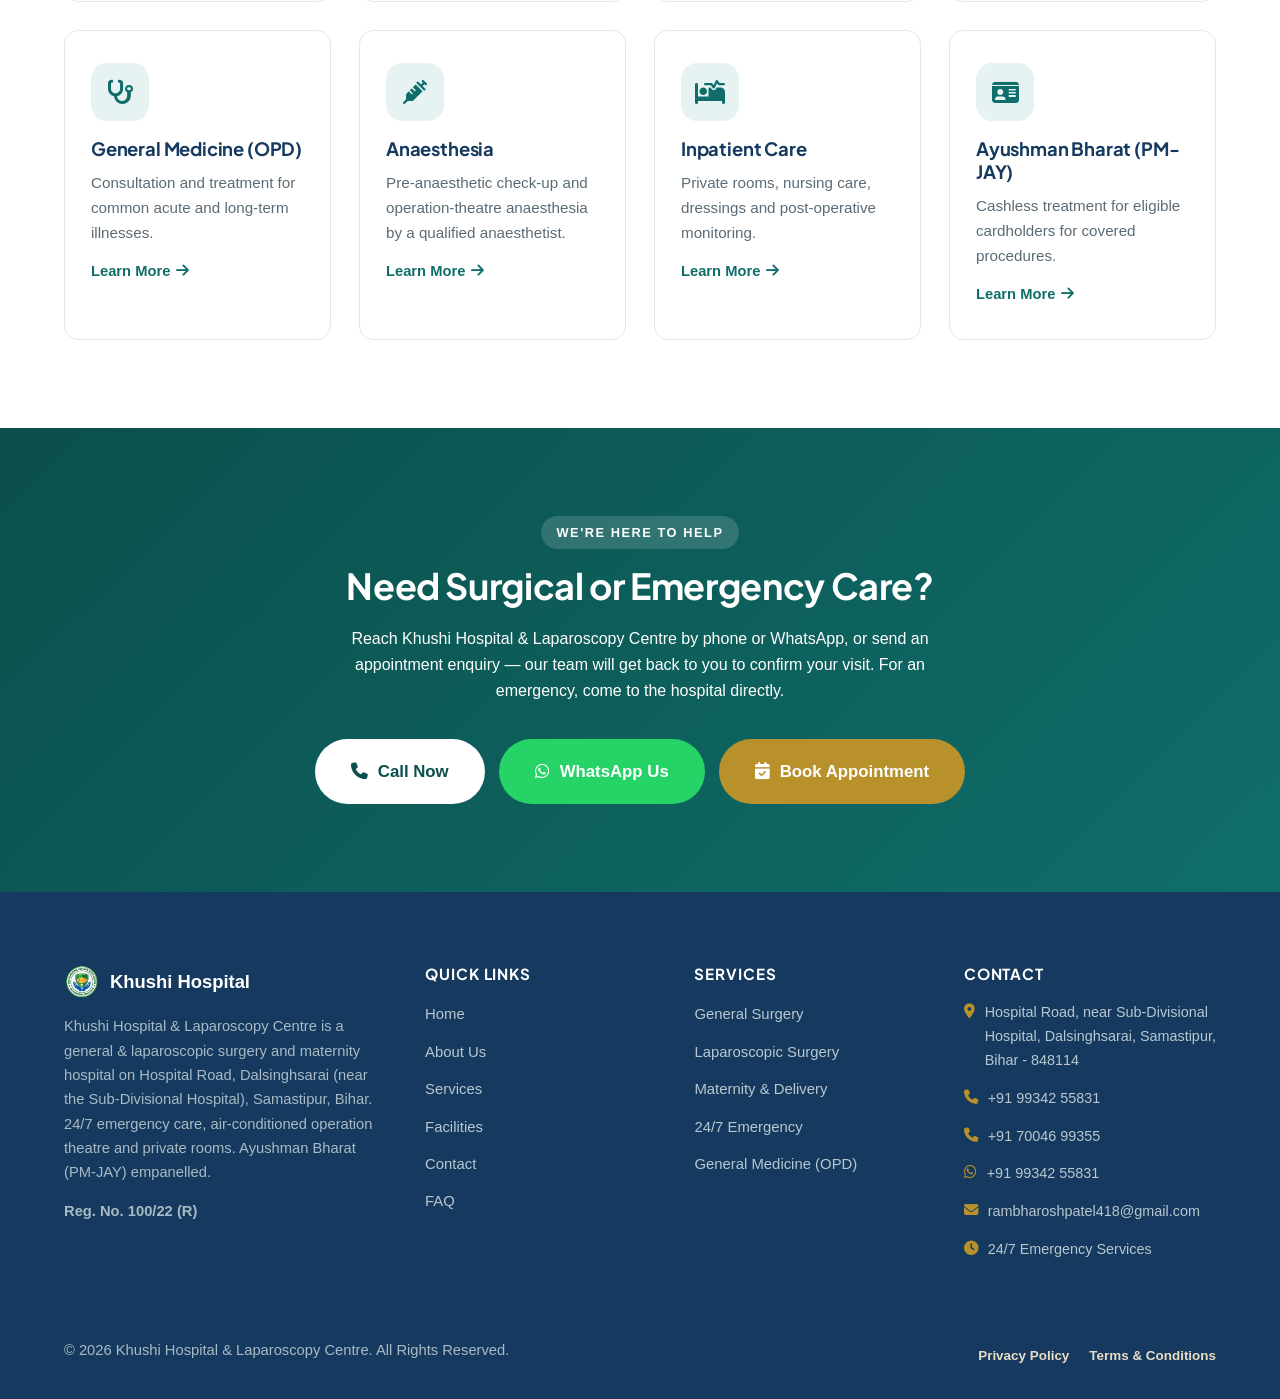
==== commit 99c366d1: "Add files via upload" ====
--- a/index.html
+++ b/index.html
@@ -22,6 +22,8 @@
 
 <link rel="icon" type="image/png" sizes="any" href="assets/icons/favicon.png">
 <link rel="apple-touch-icon" href="assets/icons/apple-touch-icon.png">
+<link rel="manifest" href="manifest.json">
+<meta name="theme-color" content="#0f6e6a">
 <link rel="preconnect" href="https://fonts.googleapis.com">
 <link rel="preconnect" href="https://fonts.gstatic.com" crossorigin>
 <link rel="stylesheet" href="https://fonts.googleapis.com/css2?family=Plus+Jakarta+Sans:wght@600;700;800&display=swap">
@@ -37,6 +39,7 @@
   "image": "https://niord-pharma.github.io/khushi-hospital/assets/images/og-image.png",
   "url": "https://niord-pharma.github.io/khushi-hospital/",
   "telephone": ["+91-9934255831", "+91-7004699355"],
+  "email": "rambharoshpatel418@gmail.com",
   "identifier": "Reg. No. 100/22 (R)",
   "address": {
     "@type": "PostalAddress",
@@ -48,8 +51,8 @@
   },
   "geo": {
     "@type": "GeoCoordinates",
-    "latitude": "25.6716",
-    "longitude": "85.8330"
+    "latitude": "25.6681544",
+    "longitude": "85.8449152"
   },
   "openingHoursSpecification": [
     { "@type": "OpeningHoursSpecification", "dayOfWeek": ["Monday","Tuesday","Wednesday","Thursday","Friday","Saturday","Sunday"], "opens": "00:00", "closes": "23:59" }
@@ -330,6 +333,7 @@
           <li><i class="fa-solid fa-phone"></i><span>+91 99342 55831</span></li>
           <li><i class="fa-solid fa-phone"></i><span>+91 70046 99355</span></li>
           <li><i class="fa-brands fa-whatsapp"></i><span>+91 99342 55831</span></li>
+          <li><i class="fa-solid fa-envelope"></i><span><a href="mailto:rambharoshpatel418@gmail.com">rambharoshpatel418@gmail.com</a></span></li>
           <li><i class="fa-solid fa-clock"></i><span>24/7 Emergency Services</span></li>
         </ul>
       </div>
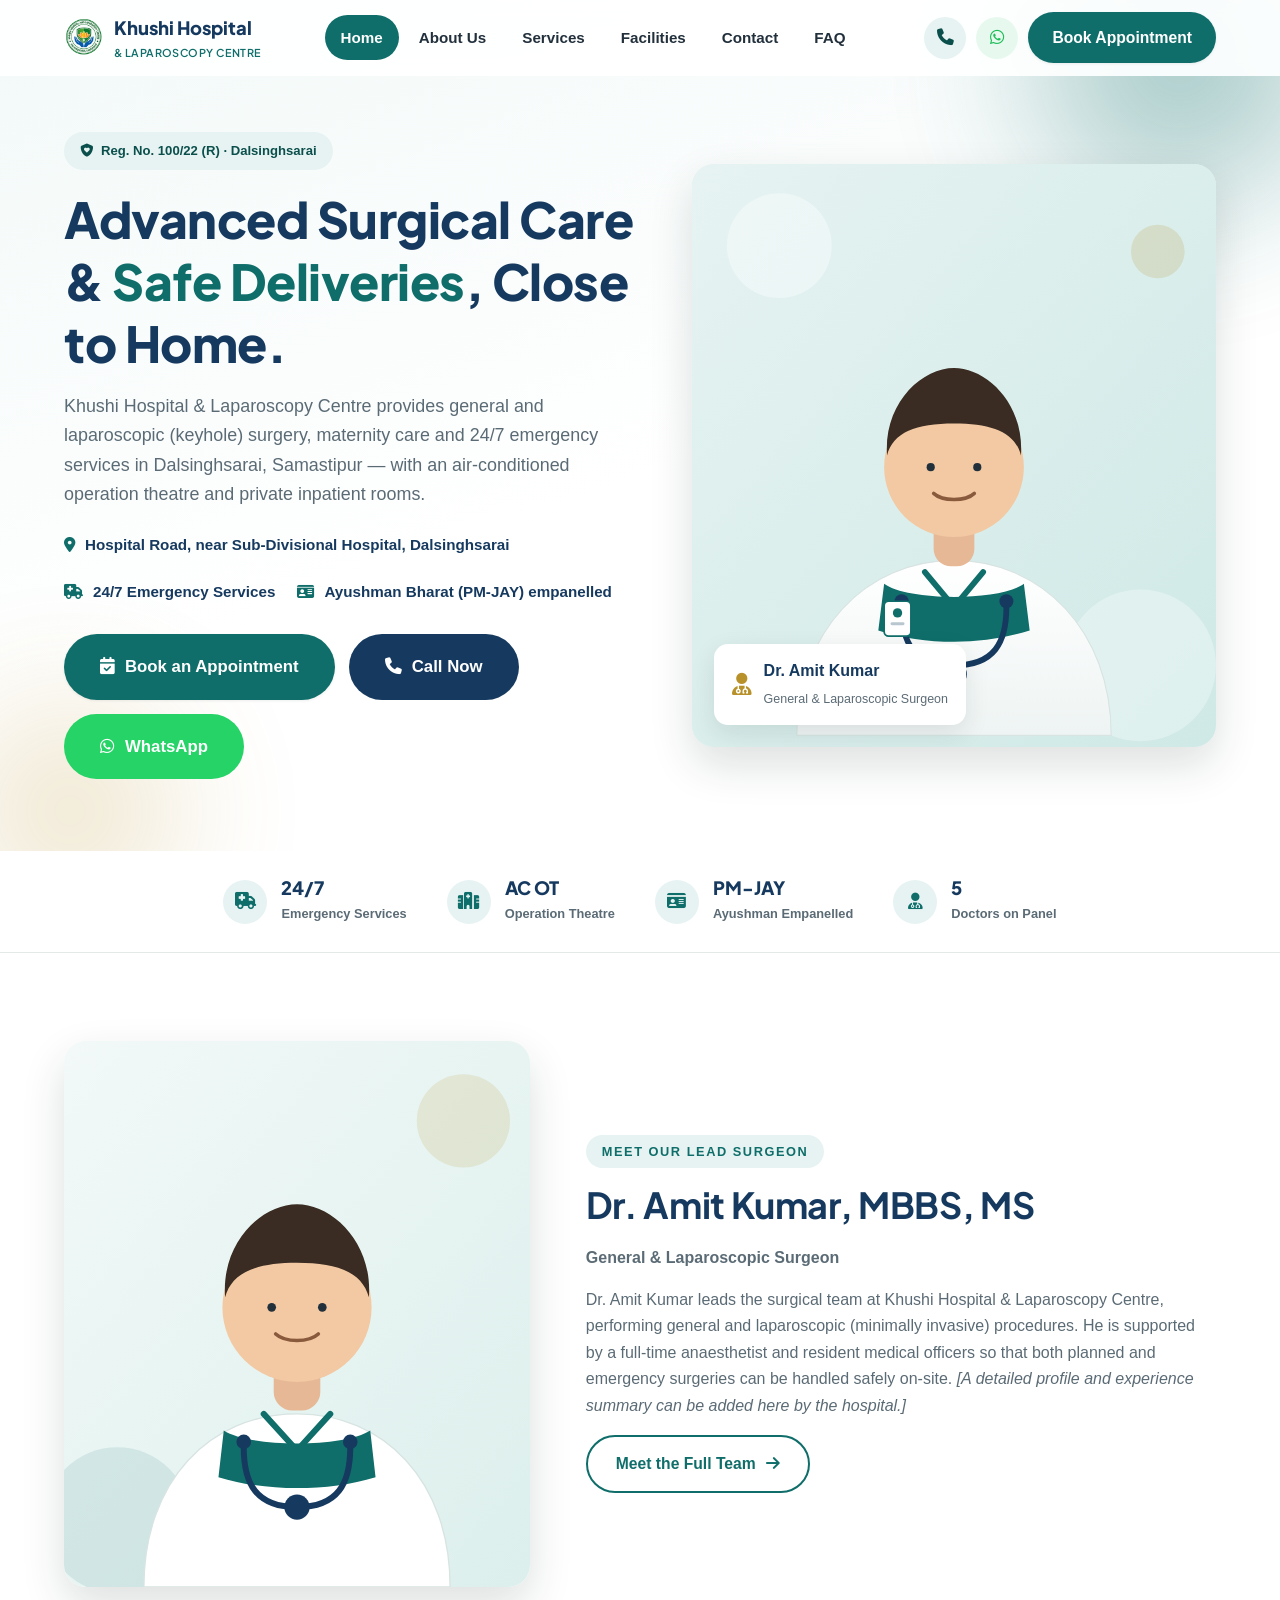
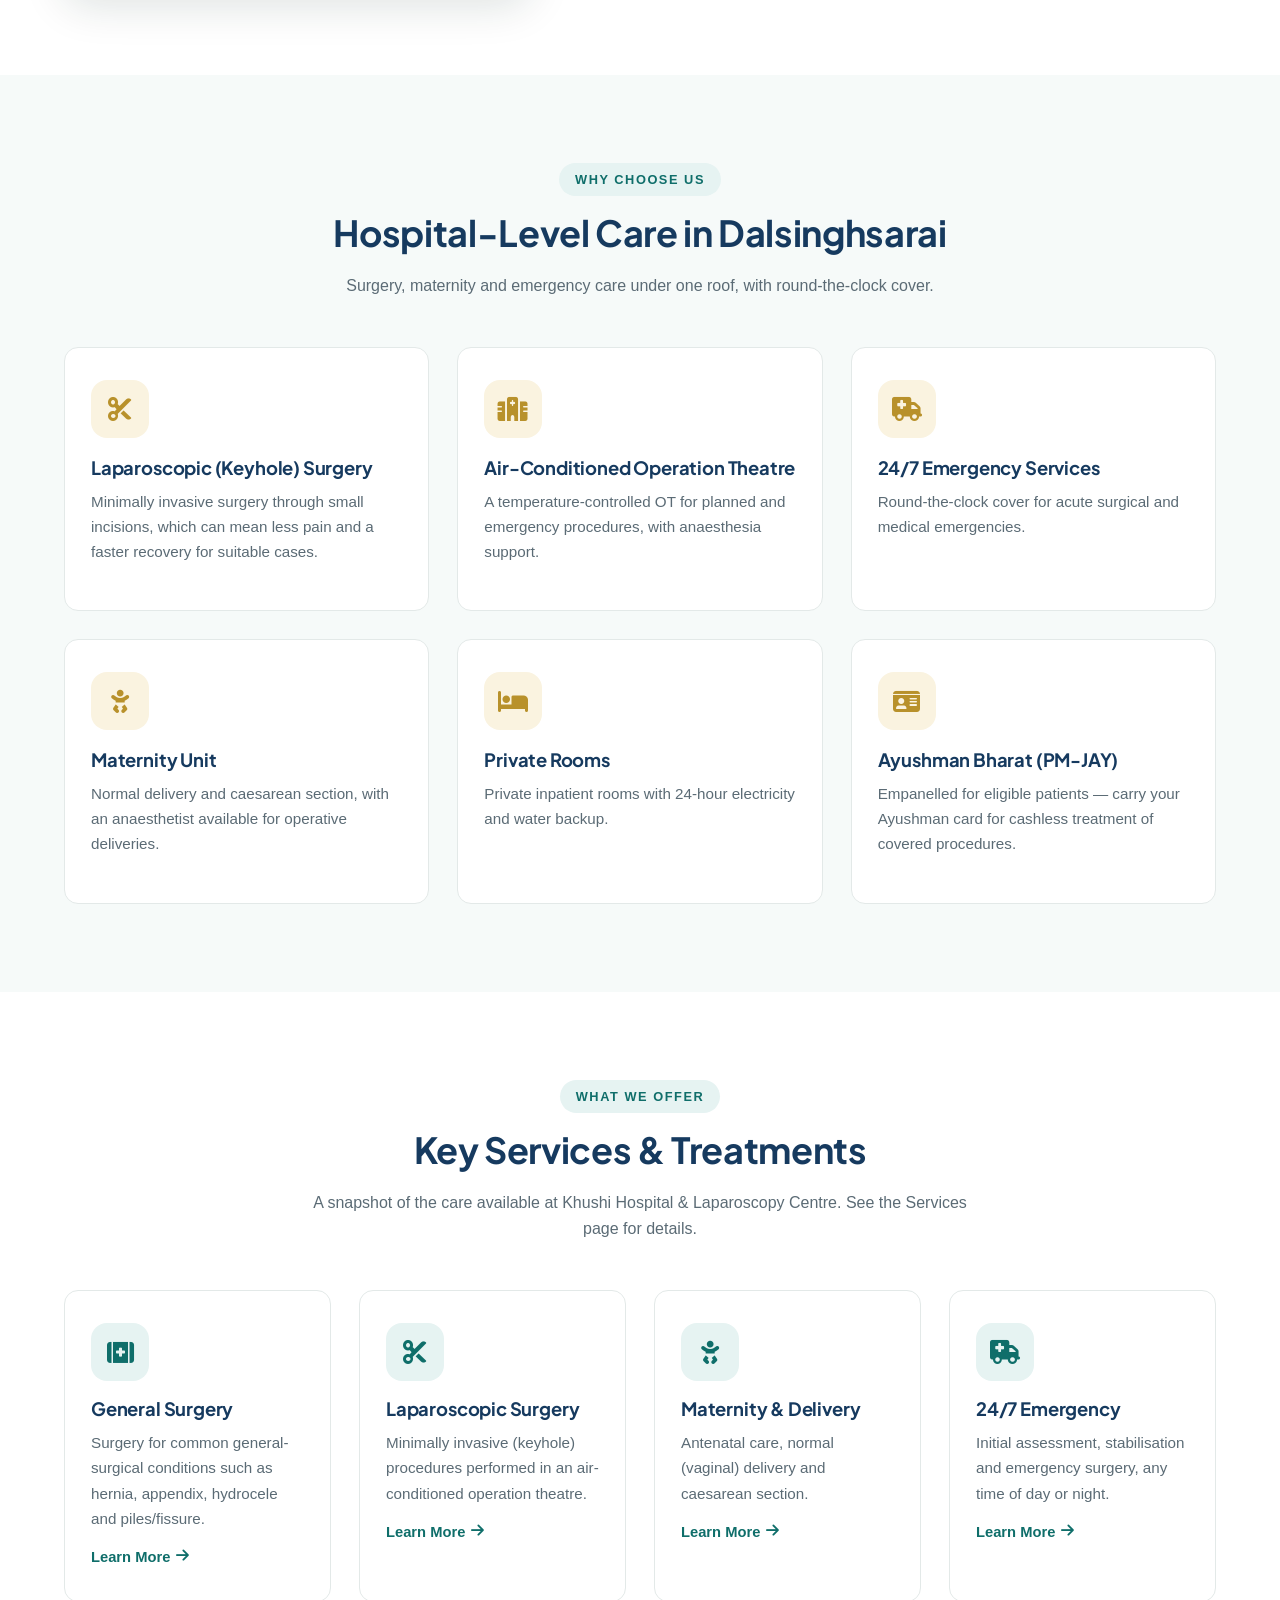
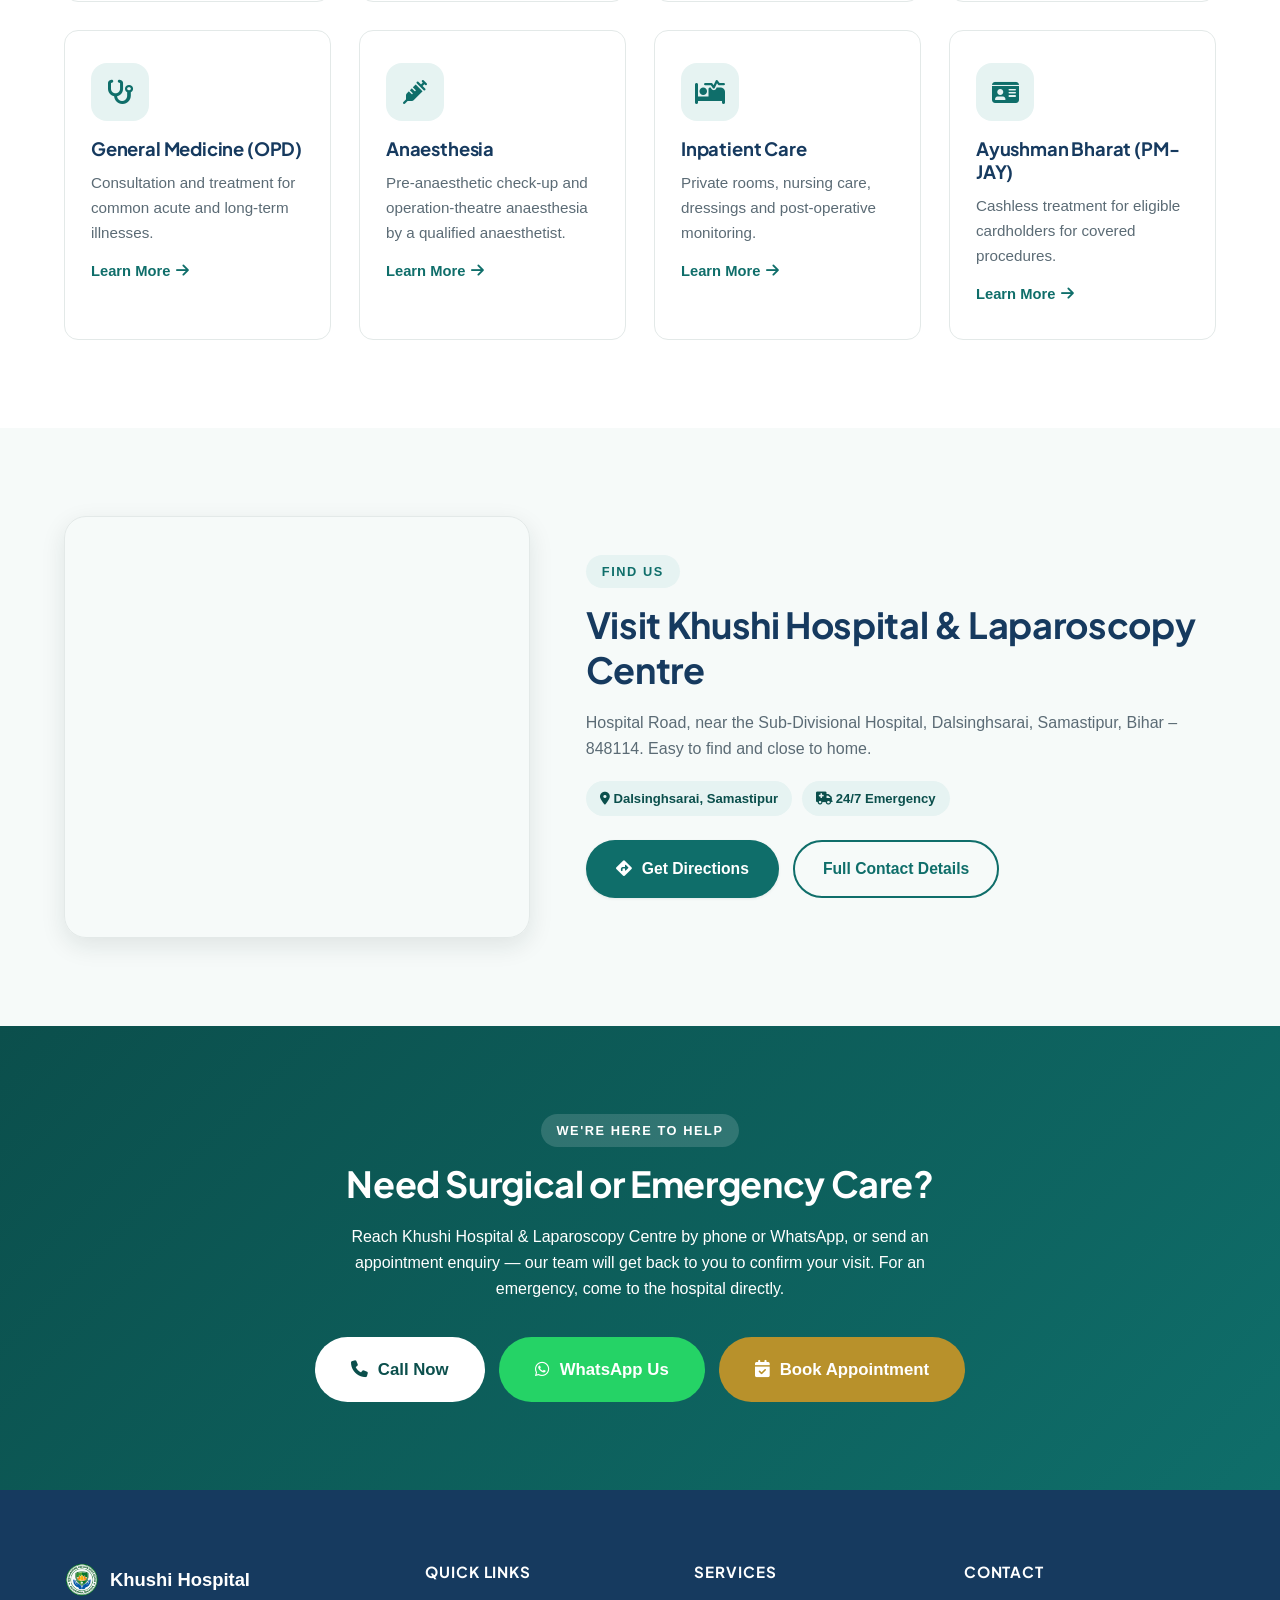
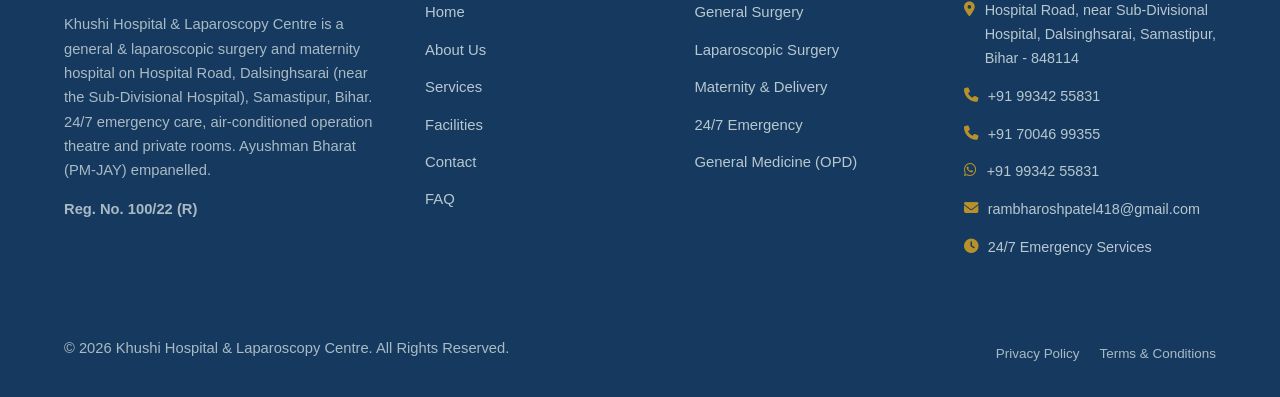
==== commit 85c8fc15: "Add files via upload" ====
--- a/index.html
+++ b/index.html
@@ -281,6 +281,36 @@
     </div>
   </section>
 
+  <!-- FIND US -->
+  <section class="section section--soft">
+    <div class="container about-grid">
+      <div class="reveal">
+        <div class="map-frame map-frame--home">
+          <iframe
+            src="https://www.google.com/maps/embed?pb=!1m18!1m12!1m3!1d3596.094728131148!2d85.8423402753973!3d25.66815437741072!2m3!1f0!2f0!3f0!3m2!1i1024!2i768!4f13.1!3m3!1m2!1s0x39ed896126de92b9%3A0x6f6d5b71352ded6e!2sKhushi%20hospital!5e0!3m2!1sen!2sin!4v1790694502711!5m2!1sen!2sin"
+            title="Map showing the location of Khushi Hospital &amp; Laparoscopy Centre, Dalsinghsarai"
+            loading="lazy"
+            allowfullscreen
+            referrerpolicy="strict-origin-when-cross-origin">
+          </iframe>
+        </div>
+      </div>
+      <div class="reveal">
+        <span class="eyebrow">Find Us</span>
+        <h2>Visit Khushi Hospital &amp; Laparoscopy Centre</h2>
+        <p>Hospital Road, near the Sub-Divisional Hospital, Dalsinghsarai, Samastipur, Bihar &ndash; 848114. Easy to find and close to home.</p>
+        <ul class="badge-row">
+          <li><i class="fa-solid fa-location-dot"></i> Dalsinghsarai, Samastipur</li>
+          <li><i class="fa-solid fa-truck-medical"></i> 24/7 Emergency</li>
+        </ul>
+        <div class="btn-group" style="margin-top:24px;">
+          <a href="https://www.google.com/maps/dir/?api=1&amp;destination=25.6681544,85.8449152" target="_blank" rel="noopener noreferrer" class="btn btn-primary"><i class="fa-solid fa-diamond-turn-right"></i> Get Directions</a>
+          <a href="contact.html" class="btn btn-outline">Full Contact Details</a>
+        </div>
+      </div>
+    </div>
+  </section>
+
   <!-- APPOINTMENT CTA -->
   <section class="section section--primary">
     <div class="container text-center">
--- a/assets/css/style.css
+++ b/assets/css/style.css
@@ -876,8 +876,8 @@
   box-shadow: inset 0 1px 0 rgba(184,145,43,.35);
   z-index: -1;
 }
-.footer-bottom a{ color: #e8ddc4; font-weight: 600; }
-.footer-bottom a:hover{ color: var(--color-accent-light); }
+.footer-bottom a{ color: #a9bac4; font-weight: 400; }
+.footer-bottom a:hover{ color: #fff; }
 .footer-bottom-links{ display: flex; gap: 20px; }
 .footer-bottom-links a{ position: relative; padding-bottom: 2px; }
 .footer-bottom-links a::after{
